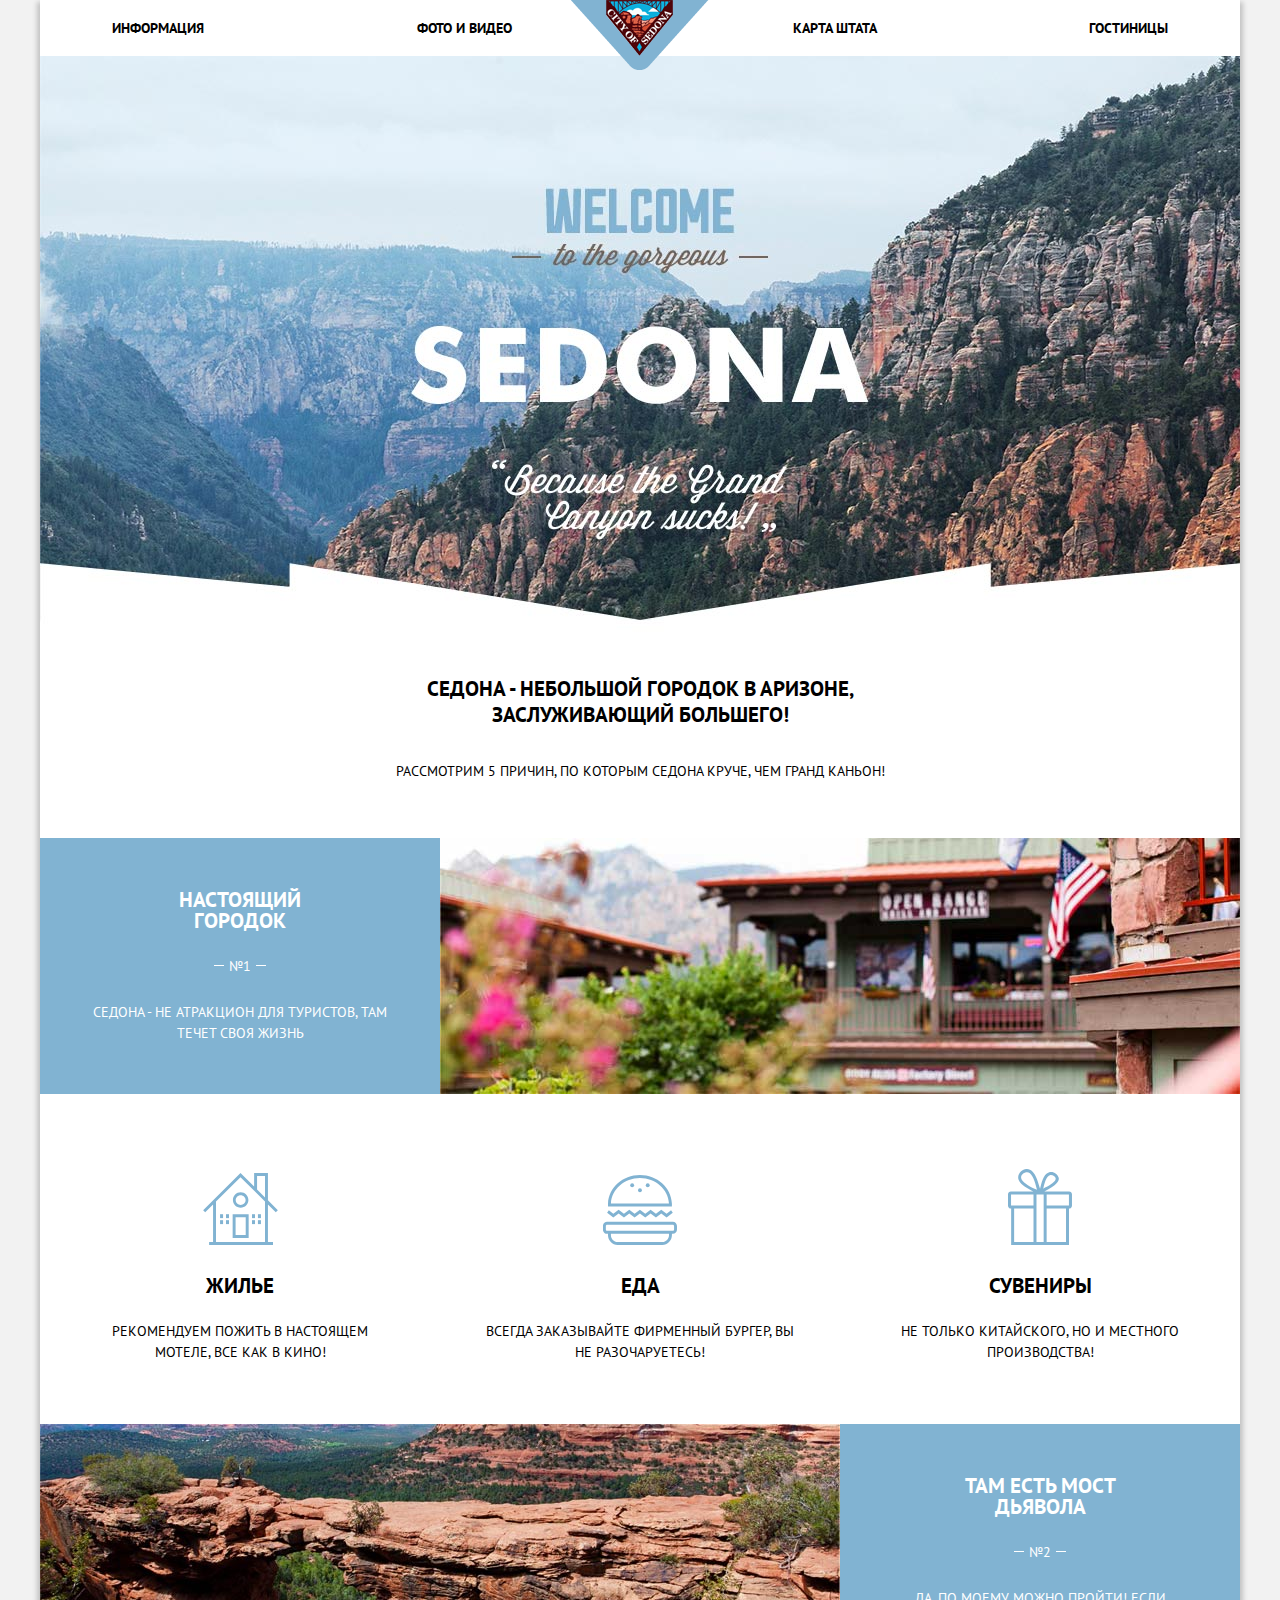
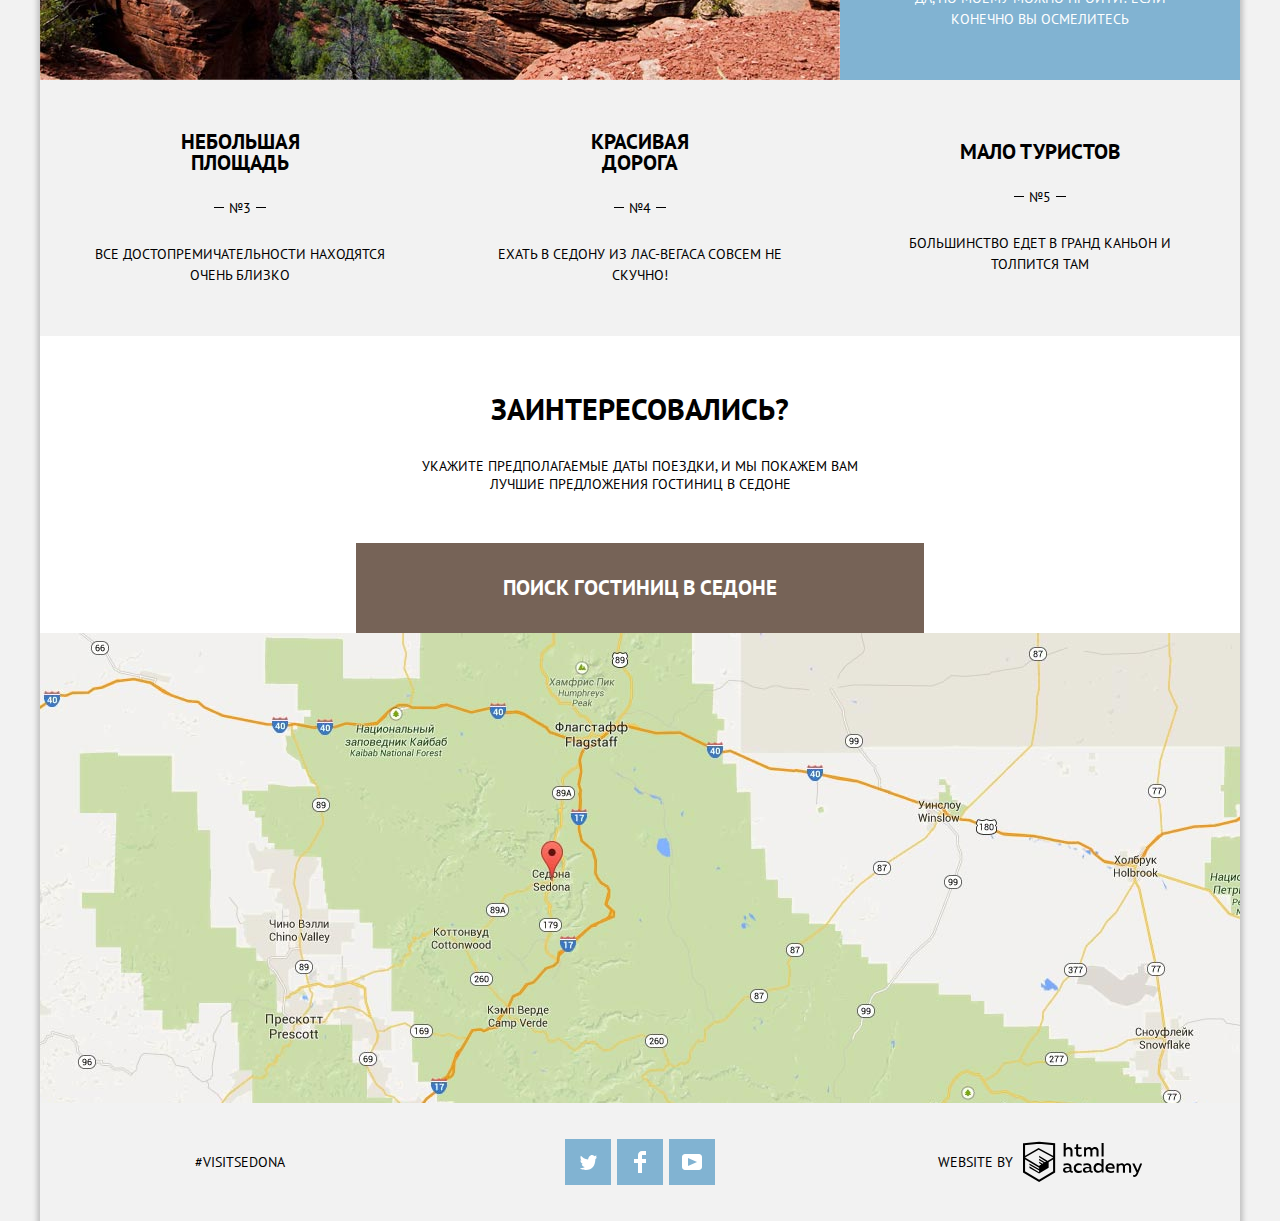
==== index.html @ b52e0d31 "modified search_form" ====
<!DOCTYPE html>
<html lang="ru">

<head>
    <meta charset="UTF-8">
    <meta name="viewport" content="width=device-width, initial-scale=1.0">
    <link href="https://fonts.googleapis.com/css?family=PT+Sans:400,700&display=swap&subset=cyrillic-ext"
        rel="stylesheet">
    <link rel="stylesheet" href="css/style.css">
    <title>Sedona</title>
</head>

<body class="body page__body">
    <div class="body__container">
        <header class="header page__header">
            <nav class="header__navigation nav">
                <img class="header__logo" src="images/logo.png" alt="logo">
                <ul class="nav__list">
                    <li class="item nav__item">
                        <a href="#" class="link nav__link">информация</a>
                    </li>

                    <li class="item nav__item">
                        <a href="#" class="link nav__link">фото и видео</a>
                    </li>

                    <li class="item nav__item"></li>

                    <li class="item nav__item">
                        <a href="#" class="link nav__link">карта штата</a>
                    </li>

                    <li class="item nav__item">
                        <a href="#" class="link nav__link">гостиницы</a>
                    </li>
                </ul>
            </nav>
        </header>

        <main class="main">
            <div class="main__container main-container">
                <h1 class="visually-hidden">welcom to the gorgeous sedona</h1>

                <div class="main-container__description main-description">
                    <h2 class="main-description__title">седона - небольшой городок в аризоне, заслуживающий большего!
                    </h2>
                    <p class="main-description__text">
                        рассмотрим 5 причин, по которым седона круче, чем гранд каньон!
                    </p>
                </div>
                <section class="mian-container__features main-features">
                    <ul class="main-features__list">
                        <li class="item main-features__item features-item">
                            <div class="features-item__content features__content_blue feature">
                                <div class="feature__wrapper">
                                    <h3 class="feature__title">настоящий городок</h3>
                                    <span class="feature__number feature__number_white">№1</span>
                                    <p class="feature__text">
                                        седона - не атракцион для туристов, там течет своя жизнь
                                    </p>
                                </div>
                                <img src="images/feature_№1.jpg" alt="настоящий городок">
                            </div>

                            <div class="features-item__content feature">
                                <div class="feature__wrapper feature__wrapper_higher">
                                    <h3 class="feature__title feature__title_icon feature__title_icon-house">жилье</h3>
                                    <p class="feature__text">
                                        рекомендуем пожить в настоящем мотеле, все как в кино!
                                    </p>
                                </div>
                            </div>

                            <div class="features-item__content feature">
                                <div class="feature__wrapper feature__wrapper_higher">
                                    <h3 class="feature__title feature__title_icon feature__title_icon-food">еда</h3>
                                    <p class="feature__text">
                                        всегда заказывайте фирменный бургер, вы не разочаруетесь!
                                    </p>
                                </div>
                            </div>

                            <div class="features-item__content feature">
                                <div class="feature__wrapper feature__wrapper_higher">
                                    <h3 class="feature__title feature__title_icon feature__title_icon-souvenir">сувениры
                                    </h3>
                                    <p class="feature__text">
                                        не только китайского, но и местного производства!
                                    </p>
                                </div>
                            </div>
                        </li>
                        <li class="item main-features__item features-item">
                            <div class="features-item__content features__content_blue feature">
                                <img src="images/feature_№2.jpg" alt="мост дьявола">
                                <div class="feature__wrapper">
                                    <h3 class="feature__title">там есть мост дьявола</h3>
                                    <span class="feature__number feature__number_white">№2</span>
                                    <p class="feature__text">
                                        да, по моему можно пройти! если конечно вы осмелитесь
                                    </p>
                                </div>
                            </div>
                        </li>

                        <li class="item main-features__item features-item features__item_grey">
                            <div class="features-item__content feature">
                                <div class="feature__wrapper">
                                    <h3 class="feature__title">небольшая площадь</h3>
                                    <span class="feature__number">№3</span>
                                    <p class="feature__text">
                                        все достопремичательности находятся очень близко
                                    </p>
                                </div>
                            </div>
                        </li>

                        <li class="item main-features__item features-item features__item_grey">
                            <div class="features-item__content feature">
                                <div class="feature__wrapper">
                                    <h3 class="feature__title">красивая дорога</h3>
                                    <span class="feature__number">№4</span>
                                    <p class="feature__text">
                                        ехать в седону из лас-вегаса совсем не скучно!
                                    </p>
                                </div>
                            </div>
                        </li>

                        <li class="item main-features__item features-item features__item_grey">
                            <div class="features-item__content feature">
                                <div class="feature__wrapper">
                                    <h3 class="feature__title">мало туристов</h3>
                                    <span class="feature__number">№5</span>
                                    <p class="feature__text">
                                        большинство едет в гранд каньон и толпится там
                                    </p>
                                </div>
                            </div>
                        </li>
                    </ul>

                    <section class="main__search motel-search">
                        <h3 class="motel-search__title">заинтересовались?</h3>
                        <p class="motel-search__text">
                            укажите предполагаемые даты поездки, и мы покажем вам лучшие предложения гостиниц в седоне
                        </p>
                        <button class="button motel-search__button" type="button">поиск гостиниц в седоне</button>

                        <div class="modal-search search-form__wrapper">
                            <form class=" motel-search__form search-form"
                                action="https://echo.htmlacademy.ru" method="POST">
                                <p class="search-form__text">
                                    <label class="search-form__label" for="arrival_date">дата заезда:</label>
                                    <input class="search-form__input search-form__input_icon" name="arrival_date" type="text" id="arrival_date" placeholder="24 Апреля 2020" value="">
                                </p>
                                <p class="search-form__text">
                                    <label class="search-form__label" for="date_of_departure">дата заезда:</label>
                                    <input class="search-form__input search-form__input_icon" name="date_of_departure" type="text" id="date_of_departure" placeholder="4 Июля 2020" value="">
                                </p>
                                <div class="search-form__text-wrapper">
                                    <p class="search-form__text search-form__text_small">
                                        <label class="search-form__label" for="adults">взрослые:</label>
                                        <input class="search-form__input search-form__input_small" name="adults" type="number" id="adults" value="2">
                                    </p>
                                    <p class="search-form__text search-form__text_small search-form__text_small-margin">
                                        <label class="search-form__label" for="children">дети:</label>
                                        <input class="search-form__input search-form__input_small" name="children" type="number" id="children"
                                            value="0">
                                    </p>
                                </div>

                                <button class="button search-form__button" type="submit">найти</button>
                            </form>
                        </div>

                    </section>
                    <section class="main-map main__map"></section>
                </section>
            </div>
        </main>

        <footer class="footer page__footer">

            <div class="footer__column">
                <span class="footer__hashtag">
                    #visitsedona
                </span>
            </div>

            <div class="footer__column footer-social">
                <ul class="footer-social__list">
                    <li class="item footer-social__item">
                        <a class="link footer-social__link" href="#">
                            <span class="visually-hidden">twitter</span>
                            <svg xmlns="http://www.w3.org/2000/svg" xmlns:xlink="http://www.w3.org/1999/xlink"
                                width="17" height="15" viewBox="0 0 17 15">
                                <image overflow="visible" xlink:href="t.png" />
                                <path fill="#FFF"
                                    d="M10.95.144c1.685-.496 2.984.27 3.577 1.179.673-.231 1.331-.481 2.011-.708a2.345 2.345 0 0 1-.857 1.768c.685.17 1.304-.491 1.304-.491-.169 1-1.006 1.788-1.563 2.024-.231 6.75-3.175 11.217-10.077 11.082h-.446c-.41 0-4.164-.46-4.898-1.887 2.271.196 3.893-.422 4.693-1.177-.96-.3-2.679-.477-2.979-2.95.349.106.564.228 1.19.119C1.705 8.247.374 7.53.448 5.33c.285.328 1.067.536 1.34.472C1.085 5.561-.182 2.442.894.85c1.818 1.854 3.735 3.606 7.152 3.773C8.254 2.33 9.183.793 10.95.144z" />
                            </svg>

                        </a>
                    </li>
                    <li class="item footer-social__item">
                        <a class="link footer-social__link" href="#">
                            <span class="visually-hidden">facebook</span>
                            <svg version="1.1" id="Layer_2" xmlns="http://www.w3.org/2000/svg"
                                xmlns:xlink="http://www.w3.org/1999/xlink" x="0px" y="0px" width="12px" height="22px"
                                viewBox="0 0 12 22" enable-background="new 0 0 12 22" xml:space="preserve">
                                <path fill="#FFFFFF" d="M12,4V0H8C5.791,0,4,1.791,4,4v4H0v4h4v10h4V12h4V8H8V4H12z" />
                            </svg>
                        </a>
                    </li>
                    <li class="item footer-social__item">
                        <a class="link footer-social__link" href="#">
                            <span class="visually-hidden">youtube</span>
                            <svg xmlns="http://www.w3.org/2000/svg" xmlns:xlink="http://www.w3.org/1999/xlink"
                                width="20" height="16" viewBox="0 0 20 16">
                                <image overflow="visible" xlink:href="youtube.png" />
                                <path fill="#FFF"
                                    d="M17 0H3C1.35 0 0 1.35 0 3v10c0 1.65 1.35 3 3 3h14c1.65 0 3-1.35 3-3V3c0-1.65-1.35-3-3-3zM6.027 11.998V4.002L15.014 8l-8.987 3.998z" />
                                </svg>
                        </a>
                    </li>
                </ul>
            </div>

            <div class="footer__column footer-copyright">
                <p class="footer-copyright__text">
                    website by
                </p>
                <a href="#" class="link footer-copyright__link">
                    <svg width="119" height="42" viewBox="0 0 161 55" xmlns="http://www.w3.org/2000/svg">
                        <path d="M1.4 3.5l20.4-2.1 20.3 2.1V41L21.8 53 1.4 41V3.5z" fill="none" stroke="#000000"
                            stroke-width="2.791" />
                        <path d="M1.7 20.9L21.1 9.6 42 20.9v1.2L21.8 34 1.7 22.1v-1.2z" fill="none" stroke="#000000"
                            stroke-width="2.057" />
                        <path
                            d="M21.8 32.8l2.9-1.9-2.9-1.9v-1.9l4.7 2.8L28 29l-6.2-3.7v-2.2l7.9 4.8 1.6-.9-9.5-5.9V19l12.9 7.9v8.4l-12.9 7.8-13.1-7.6v-2.2l13.1 7.9v-2.1L8.7 31.4v-1.9l13.1 7.6v-4.3zm44.9 7.1c.3 0 .6-.1.8-.2v2c-.6.2-1.2.3-1.8.3-1.1 0-2-.4-2.5-1.5-1.2 1-2.7 1.6-4.7 1.6-2.3 0-4.4-1.2-4.4-3.8 0-3.2 3-4.2 5.5-4.2 1.1 0 2.2.1 3.2.4v-.4c0-1.6-1.1-2.6-3.3-2.6-1.5 0-3.1.3-4.5 1V30c1.5-.5 3.1-.8 4.8-.8 3.5 0 5.8 1.7 5.8 5.4V39c.1.7.6.9 1.1.9M57 38.2c0 1.2 1.1 1.8 2.3 1.8 1.3 0 2.6-.5 3.6-1.5v-2.1c-.9-.2-1.8-.3-2.7-.3-1.5.1-3.2.6-3.2 2.1m18.5-9.1c1.4 0 2.7.3 3.8 1v2.5c-.9-.6-2.2-1-3.4-1-2.2 0-4.4 1.2-4.4 4.1 0 2.8 2.2 4.1 4.4 4.1 1.3 0 2.5-.3 3.6-1v2.6c-1.2.6-2.5.9-4.1.9-3.3 0-6.7-2-6.7-6.5-.1-4.7 3.5-6.7 6.8-6.7m18.1 10.8c.3 0 .6-.1.8-.2v2c-.6.2-1.2.3-1.8.3-1.1 0-2-.4-2.5-1.5-1.2 1-2.7 1.6-4.7 1.6-2.3 0-4.4-1.2-4.4-3.8 0-3.2 3-4.2 5.5-4.2 1.1 0 2.2.1 3.2.4v-.4c0-1.6-1.1-2.6-3.3-2.6-1.5 0-3.1.3-4.5 1V30c1.5-.5 3.1-.8 4.8-.8 3.5 0 5.8 1.7 5.8 5.4V39c.2.7.6.9 1.1.9M84 38.2c0 1.2 1.1 1.8 2.3 1.8 1.3 0 2.6-.5 3.6-1.5v-2.1c-.9-.2-1.8-.3-2.7-.3-1.5.1-3.2.6-3.2 2.1m25-14.5v18.1h-2.5v-2c-1 1.2-2.4 2.3-4.8 2.3-3.8 0-6.2-3-6.2-6.6s2.4-6.6 6.2-6.6c2.2 0 3.6 1 4.5 1.9v-7.3h2.8v.2zm-6.7 7.8c-2.2 0-3.9 1.7-3.9 4.1s1.6 4.1 3.9 4.1c1.7 0 3.3-1 4-2.6v-3c-.7-1.6-2.3-2.6-4-2.6m15.7-2.4c4.9 0 6.7 4 5.9 7.6h-9.4c.3 2.2 2.5 3.2 4.8 3.2 1.4 0 2.7-.3 3.9-.9v2.4c-1.1.5-2.7.9-4.5.9-3.8 0-7.1-2.2-7.1-6.6.1-4.6 3.5-6.6 6.4-6.6m.2 2.3c-1.9 0-3.5 1.1-3.7 3.2h6.9c.1-1.1-.5-3.2-3.2-3.2m8.5 10.5V29.4h2.5V31c.7-.8 2.1-1.9 4.1-1.9 1.9 0 3.2.8 3.9 2 1.1-1.1 2.5-2 4.4-2 3.3 0 4.7 2.4 4.7 5v7.8h-2.8v-7.7c0-1.6-1-2.6-2.5-2.6-1.4 0-2.4.9-3.1 1.7 0 .3.1.6.1.9V42h-2.8v-7.7c0-1.6-1-2.6-2.5-2.6s-2.6 1.1-3.3 1.9V42l-2.7-.1zm31.8-12.5h2.9l-5.8 14.1c-1.3 3.2-3.1 4.3-5 4.3-.6 0-1.1-.1-1.6-.2v-2.4c.4.1.8.2 1.3.2 1.3 0 2.4-1 3.1-2.9l.3-.6-5.9-12.5h3l4.2 9.4 3.5-9.4zM57.9 1.9V9c1.1-1.1 2.5-1.7 4-1.7 3.1 0 5.1 2.1 5.1 5.1v7.7h-2.8v-7.3c0-2-1.2-3-2.9-3-1.6 0-2.8 1.1-3.5 2.1v8.2H55V1.9h2.9zm16.7 1.3v4.4h4.5V10h-4.5v5.7c0 1.6.8 2.2 2.4 2.2.9 0 1.7-.2 2.5-.5v2.4c-1.1.4-2.2.6-3.3.5-2.4 0-4.3-1.2-4.3-4.1V10h-2.2V7.6h2.2V3.9l2.7-.7zm8 16.9V7.6h2.5v1.6c.7-.7 2.1-1.9 4.1-1.9 1.9 0 3.2.8 3.9 2 1.1-1.1 2.5-2 4.4-2 3.3 0 4.7 2.4 4.7 5v7.8h-2.8v-7.7c0-1.6-1-2.6-2.5-2.6-1.4 0-2.4.9-3.1 1.7 0 .3.1.6.1.9v7.8h-2.8v-7.7c0-1.6-1-2.6-2.5-2.6S86 11 85.3 11.8v8.4l-2.7-.1zm23.7-18.2h2.8V20h-2.8V1.9z"
                            fill="#000000" /></svg>
                </a>
            </div>
        </footer>
    </div>

    <script src="js/modal_hotel_search.js"></script>
</body>

</html>
---- css/style.css ----
* {
    margin: 0;
    padding: 0;
}

body {
    font-family: 'PT Sans', Arial, sans-serif;
    font-size: 14px;
    text-transform: uppercase;

    background-color: #f2f2f2;
    /* background-color: red; */

}

.visually-hidden:not(:focus):not(:active),
input[type="checkbox"].visually-hidden,
input[type="radio"].visually-hidden {
    position: absolute;

    width: 1px;
    height: 1px;
    margin: -1px;
    border: 0;

    white-space: nowrap;

    clip-path: inset(100%);
    clip: rect(0 0 0 0);
    overflow: hidden;
}

.link {
    display: block;

    color: #000000;
    text-decoration: none;

}

.item {
    list-style: none;
}

.button {
    font: inherit;
}

.body__container {
    max-width: 1200px;
    min-width: 1200px;

    margin: 0 auto;

    box-shadow: 0px 5px 5px 3px rgba(0, 0, 0, 0.2);
}

.page__header {
    background-color: #fff;
}

.header__navigation {
    position: relative;

    display: flex;
    flex-direction: column;
}

.header__logo {
    position: absolute;

    top: 0;
    left: 50%;
    margin-left: -69px;

    width: 138px;
    height: 70px;
}

.nav__list {
    display: flex;
    flex-wrap: wrap;
    justify-content: space-between;

    font-size: 14px;
    line-height: 26px;
    font-weight: 700;
}

.nav__link {
    margin: 15px 72px;
}

.nav__link_current {
    color: #766357;
}

.nav__link:hover {
    color: #a3c7de;
}

.nav__link:active {
    color: #b2b2b2;
}

.main-container {
    background-image: url(../backgrounds/index-background_welcome.jpg);
    background-position: top center;
    background-repeat: no-repeat;
}

.main__container {
    padding-top: 620px;
}

.main-container__description {
    text-align: center;

    padding: 0 355px;
    padding-bottom: 54px;

    background-color: #fff;
}

.main-description__title {
    font-size: 21px;
    line-height: 26px;

    margin-bottom: 30px;
}

.main-description__text {
    font-size: 14px;
    line-height: 26px;
}

.main-features__list {
    display: flex;
    flex-wrap: wrap;
}

.main-features__item {
    display: flex;
    flex-wrap: wrap;
}

.features__content_blue {
    background-color: #81b3d2;

    color: #fff;
}

.feature__wrapper {
    display: flex;
    flex-direction: column;
    justify-content: center;
    align-items: center;

    box-sizing: border-box;

    text-align: center;
    font-size: 14px;
    line-height: 21px;

    width: 400px;
    min-height: 256px;

    padding-left: 45px;
    padding-right: 45px;
}

.feature__wrapper_higher{
    min-height: 330px;

    background-color: #fff;
}

.features-item__content {
    display: flex;
}

.feature__title {
    display: block;

    width: 160px;

    font-size: 21px;
    line-height: 21px;

    margin-bottom: 25px;
}

.feature__number {
    position: relative;

    margin-bottom: 25px;
}

.feature__number::after,
.feature__number::before {
    position: absolute;

    content: "";

    top: 9px;

    width: 10px;
    height: 1px;

    background-color: #000000;
}

.feature__number_white::after,
.feature__number_white::before {
    background-color: #ffffff;
}

.feature__number::before {
    right: -15px;
}

.feature__number::after {
    left: -15px;
}

.feature__title_icon::before {
    content: "";

    display: block;
    
    width: 90px;
    height: 90px;

    margin-left: auto;
    margin-right: auto;
    margin-bottom: 30px;
}

.feature__title_icon-house::before {
    background-image: url(../images/house-icon.svg);
    background-position: bottom center;
    background-repeat: no-repeat;
}

.feature__title_icon-food::before {
    background-image: url(../images/burger-icon.svg);
    background-position: bottom center;
    background-repeat: no-repeat;
}

.feature__title_icon-souvenir::before {
    background-image: url(../images/gift-icon.svg);
    background-position: bottom center;
    background-repeat: no-repeat;
}

.main__search {
    position: relative;

    text-align: center;

    display: flex;
    flex-direction: column;
    align-items: center;

    padding-top: 55px;

    background-color: #fff;
}

.motel-search__title {
    font-size: 30px;
    line-height: 36px;

    margin-bottom: 30px;
}

.motel-search__text {
    width: 450px;

    margin-bottom: 50px;
}

.motel-search__button {
    cursor: pointer;

    text-transform: uppercase;
    font-size: 21px;
    line-height: 26px;
    font-weight: 700;
    color: #ffffff;

    width: 568px;

    padding: 32px 140px;

    background-color: #766357;

    border: none;
}

.motel-search__button:hover {
    background-color: #604e43;
}

.motel-search__button:active {
    background-color: #503e33;
    color: #766860;
}

.page__footer {
    display: flex;
    justify-content: space-between;

    padding-top: 36px;
    padding-bottom: 36px;
}

.main__map {
    min-height: 470px;

    background-image: url(../backgrounds/back-map.jpg);
    background-position: top center;
}

.footer__column {
    display: flex;
    justify-content: center;
    align-items: center;

    width: 400px;
}

.footer-social__list {
    display: flex;
    justify-content: space-between;

    width: 150px;
}

.footer-social__link {
    display: flex;
    justify-content: center;
    align-items: center;

    width: 46px;
    height: 46px;

    background-color: #81b3d2;
}

.footer-social__link:hover {
    background-color: #669ec0;
}

.footer-social__link:active {
    background-color: #5496bd;
}

.footer-social__link:active path {
    fill: #88b6d1;
}

.footer-copyright__link {
    display: flex;
    justify-content: center;
    align-items: center;
}

.footer-copyright__text {
    margin-right: 10px;
}

.footer-copyright__link:hover path:last-child {
    fill: #81b3d2;
    
}

.footer-copyright__link:hover path {
    stroke: #81b3d2;
}

.footer-copyright__link:active path:last-child {
    fill: #bdbbbc;
    
}

.footer-copyright__link:active path {
    stroke: #bdbbbc;
}

.search-form__wrapper {
    position: absolute;

    bottom: -395px;
    display: none;

}

.motel-search__form {
    display: flex;
    flex-wrap: wrap;

    box-sizing: border-box;

    text-align: left;

    width: 568px;
    height: 395px;

    padding:  50px 55px;

    background-color: #fff;
}

.modal-show {
    display: block;
}

.search-form__text {
    display: flex;
    justify-content: space-between;
    align-items: center;

    box-sizing: border-box;

    height: 38px;
    width: 100%;

    font-size: 14px;
    line-height: 26px;
    font-weight: 700;

    margin-bottom: 10px;
}

.search-form__text_small {

    width: 226px;
}

.search-form__text_small-margin {
    padding-left: 30px;
}

.search-form__input {
    position: relative;

    width: 346px;
    height: 38px;

    padding-left: 10px;

    box-sizing: border-box;

    font: inherit;
    text-transform: uppercase;

    background-color: #f2f2f2;

    border: none;
} 

.search-form__input_icon{
    background: url("data:../images/<svg xmlns='http://www.w3.org/2000/svg' width='21' height='22' viewBox='0 0 21 22'><path d='M19.251 2.025h-2.845V.648c0-.381-.294-.689-.656-.689-.363 0-.656.308-.656.689v1.377h-3.938V.648c0-.381-.294-.689-.655-.689-.363 0-.657.308-.657.689v1.377H5.906V.648c0-.381-.294-.689-.656-.689-.363 0-.657.308-.657.689v1.377H1.75C.784 2.025 0 2.847 0 3.862v16.302C0 21.179.784 22 1.75 22h17.501c.966 0 1.749-.821 1.749-1.836V3.862c0-1.015-.783-1.837-1.749-1.837zm.437 18.139a.448.448 0 0 1-.437.459H1.75a.45.45 0 0 1-.438-.459V3.862a.45.45 0 0 1 .438-.459h2.844v1.378c0 .381.294.689.657.689.362 0 .656-.308.656-.689V3.403h3.938v1.378c0 .381.294.689.657.689.361 0 .655-.308.655-.689V3.403h3.938v1.378c0 .381.293.689.656.689.362 0 .656-.308.656-.689V3.403h2.845c.241 0 .437.206.437.459v16.302z'/><path d='M4.594 8.225h2.625v2.066H4.594zM4.594 11.668h2.625v2.067H4.594zM4.594 15.112h2.625v2.066H4.594zM9.188 15.112h2.625v2.066H9.188zM9.188 11.668h2.625v2.067H9.188zM9.188 8.225h2.625v2.066H9.188zM13.781 15.112h2.625v2.066h-2.625zM13.781 11.668h2.625v2.067h-2.625zM13.781 8.225h2.625v2.066h-2.625z'/></svg>");
    background-position: 317px center;
    background-repeat: no-repeat;
}

/* .search-form__input_icon:active{
    background-image: url(../images/calendar_active.svg);
}

.search-form__input_icon:hover{
    background-image: url(../images/calendar-focus.svg);
} */

.search-form__input_small {
    width: 114px;
}

.search-form__text-wrapper {
    display: flex;
    justify-content: space-between;

    margin-bottom: 20px;

    width: 100%;
}

.search-form__button {
    cursor: pointer;

    width: 100%;

    font-size: 21px;
    line-height: 26px;
    color: #ffffff;
    text-transform: uppercase;
    font-weight: 700;

    background-color: #81b3d2;

    border: none;
}

.search-form__button:hover {
    background-color: #669ec0;
}

.search-form__button:active {
    background-color: #5496bd;
    color: #88b6d1;
}
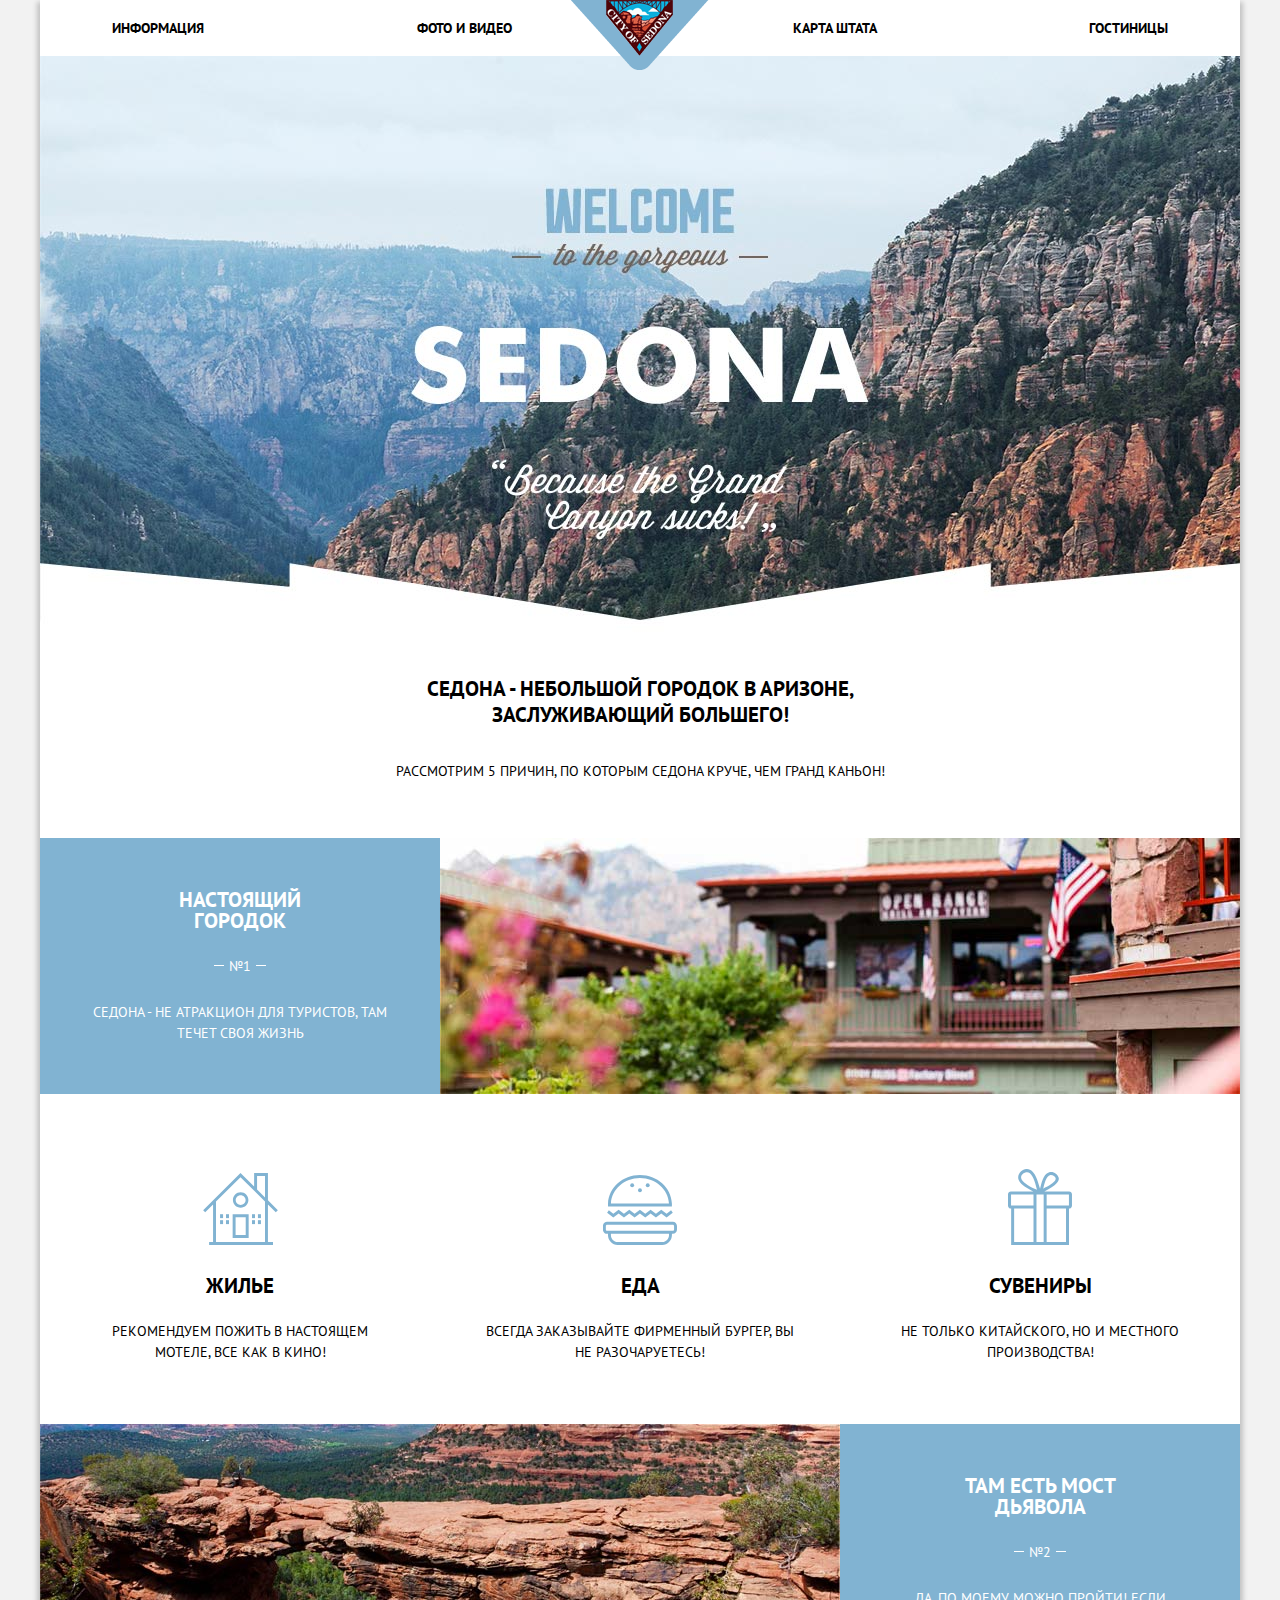
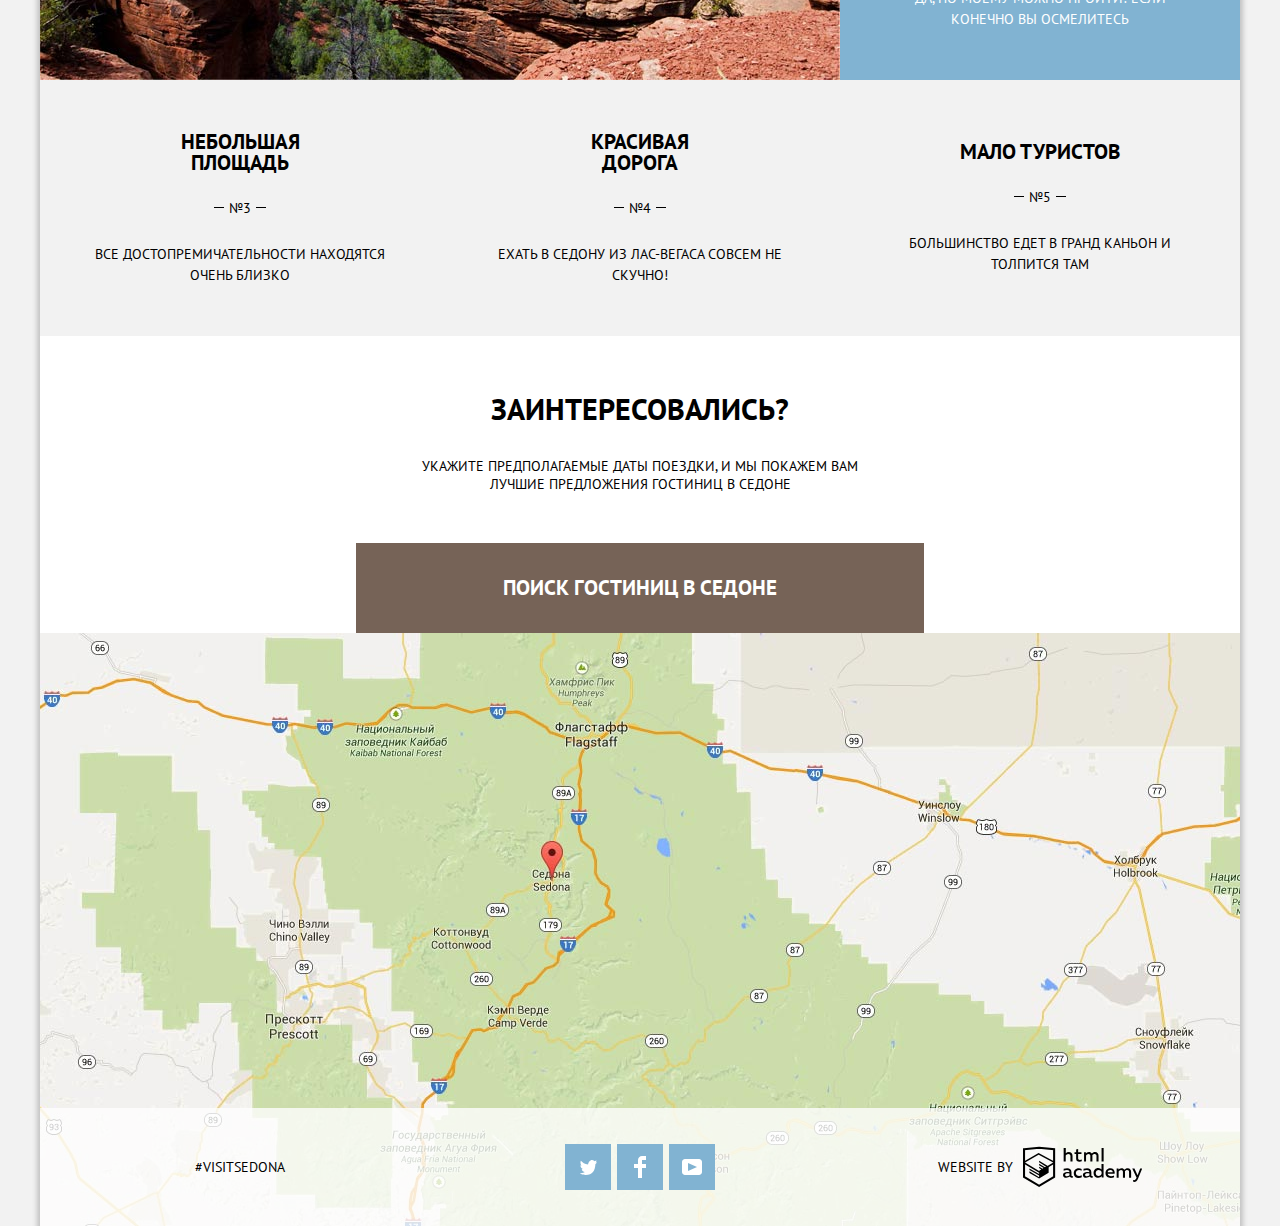
==== commit 1709380d: "fixed footer" ====
--- a/index.html
+++ b/index.html
@@ -175,73 +175,74 @@
                         </div>
 
                     </section>
-                    <section class="main-map main__map"></section>
                 </section>
             </div>
         </main>
 
-        <footer class="footer page__footer">
-
-            <div class="footer__column">
-                <span class="footer__hashtag">
-                    #visitsedona
-                </span>
-            </div>
-
-            <div class="footer__column footer-social">
-                <ul class="footer-social__list">
-                    <li class="item footer-social__item">
-                        <a class="link footer-social__link" href="#">
-                            <span class="visually-hidden">twitter</span>
-                            <svg xmlns="http://www.w3.org/2000/svg" xmlns:xlink="http://www.w3.org/1999/xlink"
-                                width="17" height="15" viewBox="0 0 17 15">
-                                <image overflow="visible" xlink:href="t.png" />
-                                <path fill="#FFF"
-                                    d="M10.95.144c1.685-.496 2.984.27 3.577 1.179.673-.231 1.331-.481 2.011-.708a2.345 2.345 0 0 1-.857 1.768c.685.17 1.304-.491 1.304-.491-.169 1-1.006 1.788-1.563 2.024-.231 6.75-3.175 11.217-10.077 11.082h-.446c-.41 0-4.164-.46-4.898-1.887 2.271.196 3.893-.422 4.693-1.177-.96-.3-2.679-.477-2.979-2.95.349.106.564.228 1.19.119C1.705 8.247.374 7.53.448 5.33c.285.328 1.067.536 1.34.472C1.085 5.561-.182 2.442.894.85c1.818 1.854 3.735 3.606 7.152 3.773C8.254 2.33 9.183.793 10.95.144z" />
-                            </svg>
-
-                        </a>
-                    </li>
-                    <li class="item footer-social__item">
-                        <a class="link footer-social__link" href="#">
-                            <span class="visually-hidden">facebook</span>
-                            <svg version="1.1" id="Layer_2" xmlns="http://www.w3.org/2000/svg"
-                                xmlns:xlink="http://www.w3.org/1999/xlink" x="0px" y="0px" width="12px" height="22px"
-                                viewBox="0 0 12 22" enable-background="new 0 0 12 22" xml:space="preserve">
-                                <path fill="#FFFFFF" d="M12,4V0H8C5.791,0,4,1.791,4,4v4H0v4h4v10h4V12h4V8H8V4H12z" />
-                            </svg>
-                        </a>
-                    </li>
-                    <li class="item footer-social__item">
-                        <a class="link footer-social__link" href="#">
-                            <span class="visually-hidden">youtube</span>
-                            <svg xmlns="http://www.w3.org/2000/svg" xmlns:xlink="http://www.w3.org/1999/xlink"
-                                width="20" height="16" viewBox="0 0 20 16">
-                                <image overflow="visible" xlink:href="youtube.png" />
-                                <path fill="#FFF"
-                                    d="M17 0H3C1.35 0 0 1.35 0 3v10c0 1.65 1.35 3 3 3h14c1.65 0 3-1.35 3-3V3c0-1.65-1.35-3-3-3zM6.027 11.998V4.002L15.014 8l-8.987 3.998z" />
+        <div class="footer__wrapper">
+            <footer class="footer page__footer">
+    
+                <div class="footer__column">
+                    <span class="footer__hashtag">
+                        #visitsedona
+                    </span>
+                </div>
+    
+                <div class="footer__column footer-social">
+                    <ul class="footer-social__list">
+                        <li class="item footer-social__item">
+                            <a class="link footer-social__link" href="#">
+                                <span class="visually-hidden">twitter</span>
+                                <svg xmlns="http://www.w3.org/2000/svg" xmlns:xlink="http://www.w3.org/1999/xlink"
+                                    width="17" height="15" viewBox="0 0 17 15">
+                                    <image overflow="visible" xlink:href="t.png" />
+                                    <path fill="#FFF"
+                                        d="M10.95.144c1.685-.496 2.984.27 3.577 1.179.673-.231 1.331-.481 2.011-.708a2.345 2.345 0 0 1-.857 1.768c.685.17 1.304-.491 1.304-.491-.169 1-1.006 1.788-1.563 2.024-.231 6.75-3.175 11.217-10.077 11.082h-.446c-.41 0-4.164-.46-4.898-1.887 2.271.196 3.893-.422 4.693-1.177-.96-.3-2.679-.477-2.979-2.95.349.106.564.228 1.19.119C1.705 8.247.374 7.53.448 5.33c.285.328 1.067.536 1.34.472C1.085 5.561-.182 2.442.894.85c1.818 1.854 3.735 3.606 7.152 3.773C8.254 2.33 9.183.793 10.95.144z" />
                                 </svg>
-                        </a>
-                    </li>
-                </ul>
-            </div>
-
-            <div class="footer__column footer-copyright">
-                <p class="footer-copyright__text">
-                    website by
-                </p>
-                <a href="#" class="link footer-copyright__link">
-                    <svg width="119" height="42" viewBox="0 0 161 55" xmlns="http://www.w3.org/2000/svg">
-                        <path d="M1.4 3.5l20.4-2.1 20.3 2.1V41L21.8 53 1.4 41V3.5z" fill="none" stroke="#000000"
-                            stroke-width="2.791" />
-                        <path d="M1.7 20.9L21.1 9.6 42 20.9v1.2L21.8 34 1.7 22.1v-1.2z" fill="none" stroke="#000000"
-                            stroke-width="2.057" />
-                        <path
-                            d="M21.8 32.8l2.9-1.9-2.9-1.9v-1.9l4.7 2.8L28 29l-6.2-3.7v-2.2l7.9 4.8 1.6-.9-9.5-5.9V19l12.9 7.9v8.4l-12.9 7.8-13.1-7.6v-2.2l13.1 7.9v-2.1L8.7 31.4v-1.9l13.1 7.6v-4.3zm44.9 7.1c.3 0 .6-.1.8-.2v2c-.6.2-1.2.3-1.8.3-1.1 0-2-.4-2.5-1.5-1.2 1-2.7 1.6-4.7 1.6-2.3 0-4.4-1.2-4.4-3.8 0-3.2 3-4.2 5.5-4.2 1.1 0 2.2.1 3.2.4v-.4c0-1.6-1.1-2.6-3.3-2.6-1.5 0-3.1.3-4.5 1V30c1.5-.5 3.1-.8 4.8-.8 3.5 0 5.8 1.7 5.8 5.4V39c.1.7.6.9 1.1.9M57 38.2c0 1.2 1.1 1.8 2.3 1.8 1.3 0 2.6-.5 3.6-1.5v-2.1c-.9-.2-1.8-.3-2.7-.3-1.5.1-3.2.6-3.2 2.1m18.5-9.1c1.4 0 2.7.3 3.8 1v2.5c-.9-.6-2.2-1-3.4-1-2.2 0-4.4 1.2-4.4 4.1 0 2.8 2.2 4.1 4.4 4.1 1.3 0 2.5-.3 3.6-1v2.6c-1.2.6-2.5.9-4.1.9-3.3 0-6.7-2-6.7-6.5-.1-4.7 3.5-6.7 6.8-6.7m18.1 10.8c.3 0 .6-.1.8-.2v2c-.6.2-1.2.3-1.8.3-1.1 0-2-.4-2.5-1.5-1.2 1-2.7 1.6-4.7 1.6-2.3 0-4.4-1.2-4.4-3.8 0-3.2 3-4.2 5.5-4.2 1.1 0 2.2.1 3.2.4v-.4c0-1.6-1.1-2.6-3.3-2.6-1.5 0-3.1.3-4.5 1V30c1.5-.5 3.1-.8 4.8-.8 3.5 0 5.8 1.7 5.8 5.4V39c.2.7.6.9 1.1.9M84 38.2c0 1.2 1.1 1.8 2.3 1.8 1.3 0 2.6-.5 3.6-1.5v-2.1c-.9-.2-1.8-.3-2.7-.3-1.5.1-3.2.6-3.2 2.1m25-14.5v18.1h-2.5v-2c-1 1.2-2.4 2.3-4.8 2.3-3.8 0-6.2-3-6.2-6.6s2.4-6.6 6.2-6.6c2.2 0 3.6 1 4.5 1.9v-7.3h2.8v.2zm-6.7 7.8c-2.2 0-3.9 1.7-3.9 4.1s1.6 4.1 3.9 4.1c1.7 0 3.3-1 4-2.6v-3c-.7-1.6-2.3-2.6-4-2.6m15.7-2.4c4.9 0 6.7 4 5.9 7.6h-9.4c.3 2.2 2.5 3.2 4.8 3.2 1.4 0 2.7-.3 3.9-.9v2.4c-1.1.5-2.7.9-4.5.9-3.8 0-7.1-2.2-7.1-6.6.1-4.6 3.5-6.6 6.4-6.6m.2 2.3c-1.9 0-3.5 1.1-3.7 3.2h6.9c.1-1.1-.5-3.2-3.2-3.2m8.5 10.5V29.4h2.5V31c.7-.8 2.1-1.9 4.1-1.9 1.9 0 3.2.8 3.9 2 1.1-1.1 2.5-2 4.4-2 3.3 0 4.7 2.4 4.7 5v7.8h-2.8v-7.7c0-1.6-1-2.6-2.5-2.6-1.4 0-2.4.9-3.1 1.7 0 .3.1.6.1.9V42h-2.8v-7.7c0-1.6-1-2.6-2.5-2.6s-2.6 1.1-3.3 1.9V42l-2.7-.1zm31.8-12.5h2.9l-5.8 14.1c-1.3 3.2-3.1 4.3-5 4.3-.6 0-1.1-.1-1.6-.2v-2.4c.4.1.8.2 1.3.2 1.3 0 2.4-1 3.1-2.9l.3-.6-5.9-12.5h3l4.2 9.4 3.5-9.4zM57.9 1.9V9c1.1-1.1 2.5-1.7 4-1.7 3.1 0 5.1 2.1 5.1 5.1v7.7h-2.8v-7.3c0-2-1.2-3-2.9-3-1.6 0-2.8 1.1-3.5 2.1v8.2H55V1.9h2.9zm16.7 1.3v4.4h4.5V10h-4.5v5.7c0 1.6.8 2.2 2.4 2.2.9 0 1.7-.2 2.5-.5v2.4c-1.1.4-2.2.6-3.3.5-2.4 0-4.3-1.2-4.3-4.1V10h-2.2V7.6h2.2V3.9l2.7-.7zm8 16.9V7.6h2.5v1.6c.7-.7 2.1-1.9 4.1-1.9 1.9 0 3.2.8 3.9 2 1.1-1.1 2.5-2 4.4-2 3.3 0 4.7 2.4 4.7 5v7.8h-2.8v-7.7c0-1.6-1-2.6-2.5-2.6-1.4 0-2.4.9-3.1 1.7 0 .3.1.6.1.9v7.8h-2.8v-7.7c0-1.6-1-2.6-2.5-2.6S86 11 85.3 11.8v8.4l-2.7-.1zm23.7-18.2h2.8V20h-2.8V1.9z"
-                            fill="#000000" /></svg>
-                </a>
-            </div>
-        </footer>
+    
+                            </a>
+                        </li>
+                        <li class="item footer-social__item">
+                            <a class="link footer-social__link" href="#">
+                                <span class="visually-hidden">facebook</span>
+                                <svg version="1.1" id="Layer_2" xmlns="http://www.w3.org/2000/svg"
+                                    xmlns:xlink="http://www.w3.org/1999/xlink" x="0px" y="0px" width="12px" height="22px"
+                                    viewBox="0 0 12 22" enable-background="new 0 0 12 22" xml:space="preserve">
+                                    <path fill="#FFFFFF" d="M12,4V0H8C5.791,0,4,1.791,4,4v4H0v4h4v10h4V12h4V8H8V4H12z" />
+                                </svg>
+                            </a>
+                        </li>
+                        <li class="item footer-social__item">
+                            <a class="link footer-social__link" href="#">
+                                <span class="visually-hidden">youtube</span>
+                                <svg xmlns="http://www.w3.org/2000/svg" xmlns:xlink="http://www.w3.org/1999/xlink"
+                                    width="20" height="16" viewBox="0 0 20 16">
+                                    <image overflow="visible" xlink:href="youtube.png" />
+                                    <path fill="#FFF"
+                                        d="M17 0H3C1.35 0 0 1.35 0 3v10c0 1.65 1.35 3 3 3h14c1.65 0 3-1.35 3-3V3c0-1.65-1.35-3-3-3zM6.027 11.998V4.002L15.014 8l-8.987 3.998z" />
+                                    </svg>
+                            </a>
+                        </li>
+                    </ul>
+                </div>
+    
+                <div class="footer__column footer-copyright">
+                    <p class="footer-copyright__text">
+                        website by
+                    </p>
+                    <a href="#" class="link footer-copyright__link">
+                        <svg width="119" height="42" viewBox="0 0 161 55" xmlns="http://www.w3.org/2000/svg">
+                            <path d="M1.4 3.5l20.4-2.1 20.3 2.1V41L21.8 53 1.4 41V3.5z" fill="none" stroke="#000000"
+                                stroke-width="2.791" />
+                            <path d="M1.7 20.9L21.1 9.6 42 20.9v1.2L21.8 34 1.7 22.1v-1.2z" fill="none" stroke="#000000"
+                                stroke-width="2.057" />
+                            <path
+                                d="M21.8 32.8l2.9-1.9-2.9-1.9v-1.9l4.7 2.8L28 29l-6.2-3.7v-2.2l7.9 4.8 1.6-.9-9.5-5.9V19l12.9 7.9v8.4l-12.9 7.8-13.1-7.6v-2.2l13.1 7.9v-2.1L8.7 31.4v-1.9l13.1 7.6v-4.3zm44.9 7.1c.3 0 .6-.1.8-.2v2c-.6.2-1.2.3-1.8.3-1.1 0-2-.4-2.5-1.5-1.2 1-2.7 1.6-4.7 1.6-2.3 0-4.4-1.2-4.4-3.8 0-3.2 3-4.2 5.5-4.2 1.1 0 2.2.1 3.2.4v-.4c0-1.6-1.1-2.6-3.3-2.6-1.5 0-3.1.3-4.5 1V30c1.5-.5 3.1-.8 4.8-.8 3.5 0 5.8 1.7 5.8 5.4V39c.1.7.6.9 1.1.9M57 38.2c0 1.2 1.1 1.8 2.3 1.8 1.3 0 2.6-.5 3.6-1.5v-2.1c-.9-.2-1.8-.3-2.7-.3-1.5.1-3.2.6-3.2 2.1m18.5-9.1c1.4 0 2.7.3 3.8 1v2.5c-.9-.6-2.2-1-3.4-1-2.2 0-4.4 1.2-4.4 4.1 0 2.8 2.2 4.1 4.4 4.1 1.3 0 2.5-.3 3.6-1v2.6c-1.2.6-2.5.9-4.1.9-3.3 0-6.7-2-6.7-6.5-.1-4.7 3.5-6.7 6.8-6.7m18.1 10.8c.3 0 .6-.1.8-.2v2c-.6.2-1.2.3-1.8.3-1.1 0-2-.4-2.5-1.5-1.2 1-2.7 1.6-4.7 1.6-2.3 0-4.4-1.2-4.4-3.8 0-3.2 3-4.2 5.5-4.2 1.1 0 2.2.1 3.2.4v-.4c0-1.6-1.1-2.6-3.3-2.6-1.5 0-3.1.3-4.5 1V30c1.5-.5 3.1-.8 4.8-.8 3.5 0 5.8 1.7 5.8 5.4V39c.2.7.6.9 1.1.9M84 38.2c0 1.2 1.1 1.8 2.3 1.8 1.3 0 2.6-.5 3.6-1.5v-2.1c-.9-.2-1.8-.3-2.7-.3-1.5.1-3.2.6-3.2 2.1m25-14.5v18.1h-2.5v-2c-1 1.2-2.4 2.3-4.8 2.3-3.8 0-6.2-3-6.2-6.6s2.4-6.6 6.2-6.6c2.2 0 3.6 1 4.5 1.9v-7.3h2.8v.2zm-6.7 7.8c-2.2 0-3.9 1.7-3.9 4.1s1.6 4.1 3.9 4.1c1.7 0 3.3-1 4-2.6v-3c-.7-1.6-2.3-2.6-4-2.6m15.7-2.4c4.9 0 6.7 4 5.9 7.6h-9.4c.3 2.2 2.5 3.2 4.8 3.2 1.4 0 2.7-.3 3.9-.9v2.4c-1.1.5-2.7.9-4.5.9-3.8 0-7.1-2.2-7.1-6.6.1-4.6 3.5-6.6 6.4-6.6m.2 2.3c-1.9 0-3.5 1.1-3.7 3.2h6.9c.1-1.1-.5-3.2-3.2-3.2m8.5 10.5V29.4h2.5V31c.7-.8 2.1-1.9 4.1-1.9 1.9 0 3.2.8 3.9 2 1.1-1.1 2.5-2 4.4-2 3.3 0 4.7 2.4 4.7 5v7.8h-2.8v-7.7c0-1.6-1-2.6-2.5-2.6-1.4 0-2.4.9-3.1 1.7 0 .3.1.6.1.9V42h-2.8v-7.7c0-1.6-1-2.6-2.5-2.6s-2.6 1.1-3.3 1.9V42l-2.7-.1zm31.8-12.5h2.9l-5.8 14.1c-1.3 3.2-3.1 4.3-5 4.3-.6 0-1.1-.1-1.6-.2v-2.4c.4.1.8.2 1.3.2 1.3 0 2.4-1 3.1-2.9l.3-.6-5.9-12.5h3l4.2 9.4 3.5-9.4zM57.9 1.9V9c1.1-1.1 2.5-1.7 4-1.7 3.1 0 5.1 2.1 5.1 5.1v7.7h-2.8v-7.3c0-2-1.2-3-2.9-3-1.6 0-2.8 1.1-3.5 2.1v8.2H55V1.9h2.9zm16.7 1.3v4.4h4.5V10h-4.5v5.7c0 1.6.8 2.2 2.4 2.2.9 0 1.7-.2 2.5-.5v2.4c-1.1.4-2.2.6-3.3.5-2.4 0-4.3-1.2-4.3-4.1V10h-2.2V7.6h2.2V3.9l2.7-.7zm8 16.9V7.6h2.5v1.6c.7-.7 2.1-1.9 4.1-1.9 1.9 0 3.2.8 3.9 2 1.1-1.1 2.5-2 4.4-2 3.3 0 4.7 2.4 4.7 5v7.8h-2.8v-7.7c0-1.6-1-2.6-2.5-2.6-1.4 0-2.4.9-3.1 1.7 0 .3.1.6.1.9v7.8h-2.8v-7.7c0-1.6-1-2.6-2.5-2.6S86 11 85.3 11.8v8.4l-2.7-.1zm23.7-18.2h2.8V20h-2.8V1.9z"
+                                fill="#000000" /></svg>
+                    </a>
+                </div>
+            </footer>
+        </div>
     </div>
 
     <script src="js/modal_hotel_search.js"></script>
--- a/css/style.css
+++ b/css/style.css
@@ -9,8 +9,6 @@
     text-transform: uppercase;
 
     background-color: #f2f2f2;
-    /* background-color: red; */
-
 }
 
 .visually-hidden:not(:focus):not(:active),
@@ -35,7 +33,6 @@
 
     color: #000000;
     text-decoration: none;
-
 }
 
 .item {
@@ -308,12 +305,22 @@
     color: #766860;
 }
 
+.footer__wrapper {
+    padding-top: 475px;
+
+    background-image: url(../backgrounds/back-map.jpg);
+    background-position: top center;
+    background-repeat: no-repeat;
+}
+
 .page__footer {
     display: flex;
     justify-content: space-between;
 
     padding-top: 36px;
     padding-bottom: 36px;
+
+    background-color: rgba(254, 254, 254, 0.8);
 }
 
 .main__map {
@@ -462,7 +469,7 @@
 } 
 
 .search-form__input_icon{
-    background: url("data:../images/<svg xmlns='http://www.w3.org/2000/svg' width='21' height='22' viewBox='0 0 21 22'><path d='M19.251 2.025h-2.845V.648c0-.381-.294-.689-.656-.689-.363 0-.656.308-.656.689v1.377h-3.938V.648c0-.381-.294-.689-.655-.689-.363 0-.657.308-.657.689v1.377H5.906V.648c0-.381-.294-.689-.656-.689-.363 0-.657.308-.657.689v1.377H1.75C.784 2.025 0 2.847 0 3.862v16.302C0 21.179.784 22 1.75 22h17.501c.966 0 1.749-.821 1.749-1.836V3.862c0-1.015-.783-1.837-1.749-1.837zm.437 18.139a.448.448 0 0 1-.437.459H1.75a.45.45 0 0 1-.438-.459V3.862a.45.45 0 0 1 .438-.459h2.844v1.378c0 .381.294.689.657.689.362 0 .656-.308.656-.689V3.403h3.938v1.378c0 .381.294.689.657.689.361 0 .655-.308.655-.689V3.403h3.938v1.378c0 .381.293.689.656.689.362 0 .656-.308.656-.689V3.403h2.845c.241 0 .437.206.437.459v16.302z'/><path d='M4.594 8.225h2.625v2.066H4.594zM4.594 11.668h2.625v2.067H4.594zM4.594 15.112h2.625v2.066H4.594zM9.188 15.112h2.625v2.066H9.188zM9.188 11.668h2.625v2.067H9.188zM9.188 8.225h2.625v2.066H9.188zM13.781 15.112h2.625v2.066h-2.625zM13.781 11.668h2.625v2.067h-2.625zM13.781 8.225h2.625v2.066h-2.625z'/></svg>");
+    /* background: url(); */
     background-position: 317px center;
     background-repeat: no-repeat;
 }
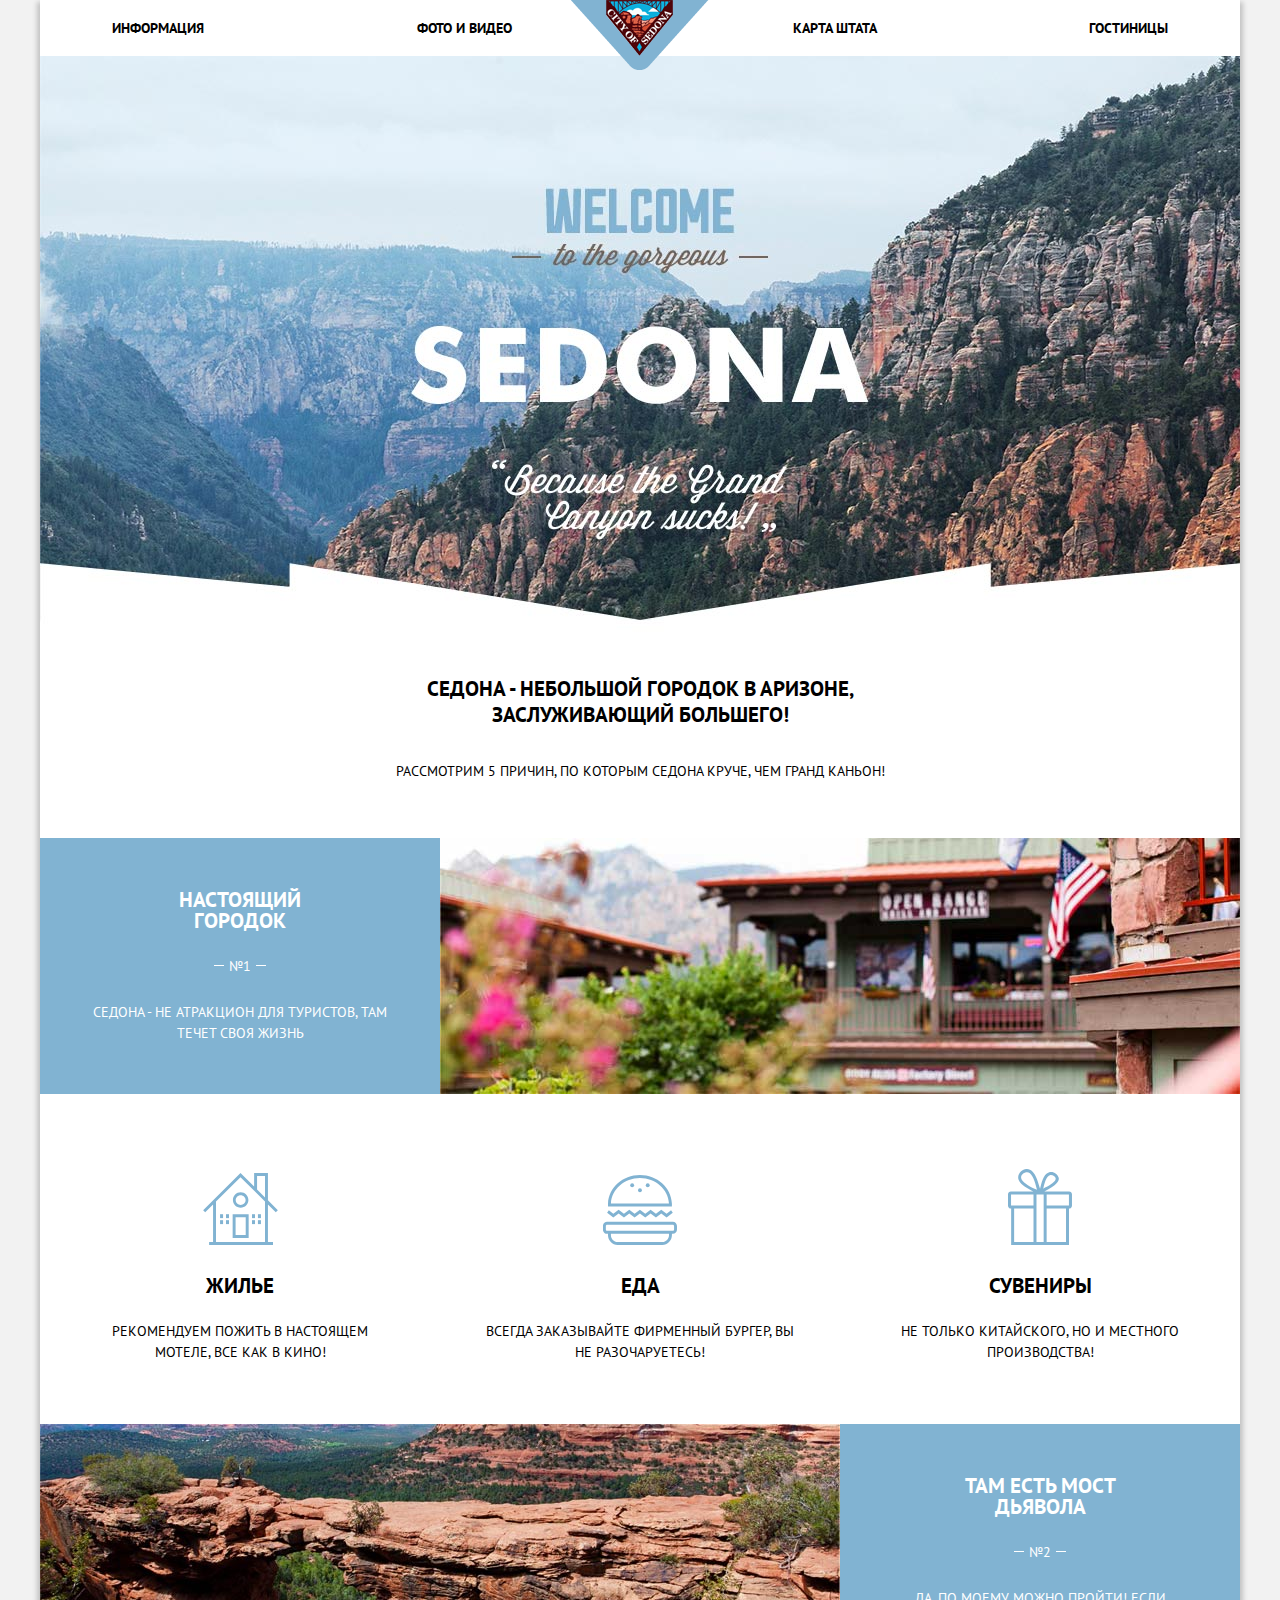
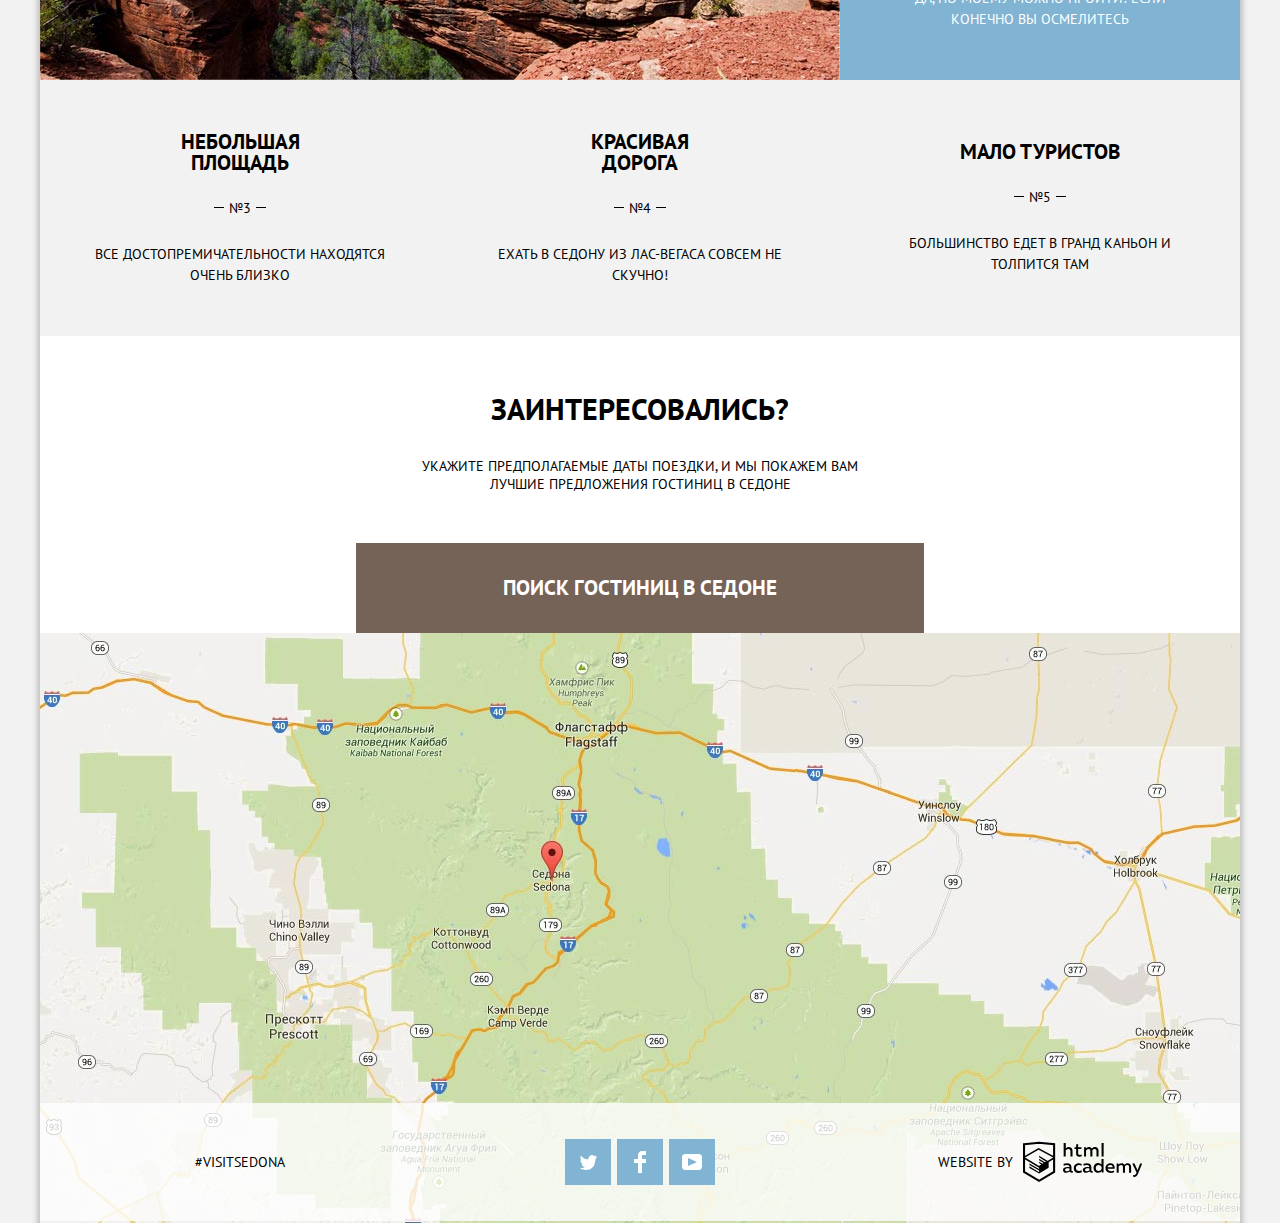
==== commit 47591297: "tried to fix modal_form. unsuccesfully" ====
--- a/index.html
+++ b/index.html
@@ -139,110 +139,118 @@
                             </div>
                         </li>
                     </ul>
-
-                    <section class="main__search motel-search">
-                        <h3 class="motel-search__title">заинтересовались?</h3>
-                        <p class="motel-search__text">
-                            укажите предполагаемые даты поездки, и мы покажем вам лучшие предложения гостиниц в седоне
-                        </p>
-                        <button class="button motel-search__button" type="button">поиск гостиниц в седоне</button>
-
-                        <div class="modal-search search-form__wrapper">
-                            <form class=" motel-search__form search-form"
-                                action="https://echo.htmlacademy.ru" method="POST">
-                                <p class="search-form__text">
-                                    <label class="search-form__label" for="arrival_date">дата заезда:</label>
-                                    <input class="search-form__input search-form__input_icon" name="arrival_date" type="text" id="arrival_date" placeholder="24 Апреля 2020" value="">
+                </section>
+
+                <section class="main__search motel-search">
+                    <h3 class="motel-search__title">заинтересовались?</h3>
+                    <p class="motel-search__text">
+                        укажите предполагаемые даты поездки, и мы покажем вам лучшие предложения гостиниц в седоне
+                    </p>
+                    <button class="button motel-search__button" type="button">поиск гостиниц в седоне</button>
+
+                    <div class="modal-search search-form__wrapper">
+                        <form class=" motel-search__form search-form" action="https://echo.htmlacademy.ru"
+                            method="POST">
+                            <p class="search-form__text">
+                                <label class="search-form__label" for="arrival_date">дата заезда:</label>
+                                <input class="search-form__input" name="arrival_date"
+                                    type="text" id="arrival_date" placeholder="24 Апреля 2020" value="">
+                                <input type="date">
+                            </p>
+                            <p class="search-form__text">
+                                <label class="search-form__label" for="date_of_departure">дата заезда:</label>
+                                <input class="search-form__input " name="date_of_departure"
+                                    type="text" id="date_of_departure" placeholder="4 Июля 2020" value="">
+                            </p>
+                            <div class="search-form__text-wrapper">
+                                <p class="search-form__text search-form__text_small">
+                                    <label class="search-form__label" for="adults">взрослые:</label>
+                                    <input class="search-form__input search-form__input_small" name="adults"
+                                        type="number" id="adults" value="2">
                                 </p>
-                                <p class="search-form__text">
-                                    <label class="search-form__label" for="date_of_departure">дата заезда:</label>
-                                    <input class="search-form__input search-form__input_icon" name="date_of_departure" type="text" id="date_of_departure" placeholder="4 Июля 2020" value="">
+                                <p class="search-form__text search-form__text_small search-form__text_small-margin">
+                                    <label class="search-form__label" for="children">дети:</label>
+                                    <input class="search-form__input search-form__input_small" name="children"
+                                        type="number" id="children" value="0">
                                 </p>
-                                <div class="search-form__text-wrapper">
-                                    <p class="search-form__text search-form__text_small">
-                                        <label class="search-form__label" for="adults">взрослые:</label>
-                                        <input class="search-form__input search-form__input_small" name="adults" type="number" id="adults" value="2">
-                                    </p>
-                                    <p class="search-form__text search-form__text_small search-form__text_small-margin">
-                                        <label class="search-form__label" for="children">дети:</label>
-                                        <input class="search-form__input search-form__input_small" name="children" type="number" id="children"
-                                            value="0">
-                                    </p>
-                                </div>
-
-                                <button class="button search-form__button" type="submit">найти</button>
-                            </form>
-                        </div>
-
-                    </section>
+                            </div>
+
+                            <button class="button search-form__button" type="submit">найти</button>
+                        </form>
+                    </div>
                 </section>
+
+                <section class="map main__map">
+                    <iframe
+                        src="https://www.google.com/maps/embed?pb=!1m18!1m12!1m3!1d498438.12775062653!2d-111.89373629055376!3d34.84389069790253!2m3!1f0!2f0!3f0!3m2!1i1024!2i768!4f13.1!3m3!1m2!1s0x872da132fzfdgas942b00d%3A0x5548c523fa6c8efd!2z0KHQtdC00L7QvdCwLCDQkNGA0LjQt9C-0L3QsCA4NjMzNiwg0KHQqNCQ!5e0!3m2!1sru!2skz!4v1582731491881!5m2!1sru!2skz"
+                        width="1200" height="470" frameborder="0" style="border:0;" allowfullscreen=""></iframe>
+                </section>
+
             </div>
         </main>
 
-        <div class="footer__wrapper">
-            <footer class="footer page__footer">
-    
-                <div class="footer__column">
-                    <span class="footer__hashtag">
-                        #visitsedona
-                    </span>
-                </div>
-    
-                <div class="footer__column footer-social">
-                    <ul class="footer-social__list">
-                        <li class="item footer-social__item">
-                            <a class="link footer-social__link" href="#">
-                                <span class="visually-hidden">twitter</span>
-                                <svg xmlns="http://www.w3.org/2000/svg" xmlns:xlink="http://www.w3.org/1999/xlink"
-                                    width="17" height="15" viewBox="0 0 17 15">
-                                    <image overflow="visible" xlink:href="t.png" />
-                                    <path fill="#FFF"
-                                        d="M10.95.144c1.685-.496 2.984.27 3.577 1.179.673-.231 1.331-.481 2.011-.708a2.345 2.345 0 0 1-.857 1.768c.685.17 1.304-.491 1.304-.491-.169 1-1.006 1.788-1.563 2.024-.231 6.75-3.175 11.217-10.077 11.082h-.446c-.41 0-4.164-.46-4.898-1.887 2.271.196 3.893-.422 4.693-1.177-.96-.3-2.679-.477-2.979-2.95.349.106.564.228 1.19.119C1.705 8.247.374 7.53.448 5.33c.285.328 1.067.536 1.34.472C1.085 5.561-.182 2.442.894.85c1.818 1.854 3.735 3.606 7.152 3.773C8.254 2.33 9.183.793 10.95.144z" />
-                                </svg>
-    
-                            </a>
-                        </li>
-                        <li class="item footer-social__item">
-                            <a class="link footer-social__link" href="#">
-                                <span class="visually-hidden">facebook</span>
-                                <svg version="1.1" id="Layer_2" xmlns="http://www.w3.org/2000/svg"
-                                    xmlns:xlink="http://www.w3.org/1999/xlink" x="0px" y="0px" width="12px" height="22px"
-                                    viewBox="0 0 12 22" enable-background="new 0 0 12 22" xml:space="preserve">
-                                    <path fill="#FFFFFF" d="M12,4V0H8C5.791,0,4,1.791,4,4v4H0v4h4v10h4V12h4V8H8V4H12z" />
-                                </svg>
-                            </a>
-                        </li>
-                        <li class="item footer-social__item">
-                            <a class="link footer-social__link" href="#">
-                                <span class="visually-hidden">youtube</span>
-                                <svg xmlns="http://www.w3.org/2000/svg" xmlns:xlink="http://www.w3.org/1999/xlink"
-                                    width="20" height="16" viewBox="0 0 20 16">
-                                    <image overflow="visible" xlink:href="youtube.png" />
-                                    <path fill="#FFF"
-                                        d="M17 0H3C1.35 0 0 1.35 0 3v10c0 1.65 1.35 3 3 3h14c1.65 0 3-1.35 3-3V3c0-1.65-1.35-3-3-3zM6.027 11.998V4.002L15.014 8l-8.987 3.998z" />
-                                    </svg>
-                            </a>
-                        </li>
-                    </ul>
-                </div>
-    
-                <div class="footer__column footer-copyright">
-                    <p class="footer-copyright__text">
-                        website by
-                    </p>
-                    <a href="#" class="link footer-copyright__link">
-                        <svg width="119" height="42" viewBox="0 0 161 55" xmlns="http://www.w3.org/2000/svg">
-                            <path d="M1.4 3.5l20.4-2.1 20.3 2.1V41L21.8 53 1.4 41V3.5z" fill="none" stroke="#000000"
-                                stroke-width="2.791" />
-                            <path d="M1.7 20.9L21.1 9.6 42 20.9v1.2L21.8 34 1.7 22.1v-1.2z" fill="none" stroke="#000000"
-                                stroke-width="2.057" />
-                            <path
-                                d="M21.8 32.8l2.9-1.9-2.9-1.9v-1.9l4.7 2.8L28 29l-6.2-3.7v-2.2l7.9 4.8 1.6-.9-9.5-5.9V19l12.9 7.9v8.4l-12.9 7.8-13.1-7.6v-2.2l13.1 7.9v-2.1L8.7 31.4v-1.9l13.1 7.6v-4.3zm44.9 7.1c.3 0 .6-.1.8-.2v2c-.6.2-1.2.3-1.8.3-1.1 0-2-.4-2.5-1.5-1.2 1-2.7 1.6-4.7 1.6-2.3 0-4.4-1.2-4.4-3.8 0-3.2 3-4.2 5.5-4.2 1.1 0 2.2.1 3.2.4v-.4c0-1.6-1.1-2.6-3.3-2.6-1.5 0-3.1.3-4.5 1V30c1.5-.5 3.1-.8 4.8-.8 3.5 0 5.8 1.7 5.8 5.4V39c.1.7.6.9 1.1.9M57 38.2c0 1.2 1.1 1.8 2.3 1.8 1.3 0 2.6-.5 3.6-1.5v-2.1c-.9-.2-1.8-.3-2.7-.3-1.5.1-3.2.6-3.2 2.1m18.5-9.1c1.4 0 2.7.3 3.8 1v2.5c-.9-.6-2.2-1-3.4-1-2.2 0-4.4 1.2-4.4 4.1 0 2.8 2.2 4.1 4.4 4.1 1.3 0 2.5-.3 3.6-1v2.6c-1.2.6-2.5.9-4.1.9-3.3 0-6.7-2-6.7-6.5-.1-4.7 3.5-6.7 6.8-6.7m18.1 10.8c.3 0 .6-.1.8-.2v2c-.6.2-1.2.3-1.8.3-1.1 0-2-.4-2.5-1.5-1.2 1-2.7 1.6-4.7 1.6-2.3 0-4.4-1.2-4.4-3.8 0-3.2 3-4.2 5.5-4.2 1.1 0 2.2.1 3.2.4v-.4c0-1.6-1.1-2.6-3.3-2.6-1.5 0-3.1.3-4.5 1V30c1.5-.5 3.1-.8 4.8-.8 3.5 0 5.8 1.7 5.8 5.4V39c.2.7.6.9 1.1.9M84 38.2c0 1.2 1.1 1.8 2.3 1.8 1.3 0 2.6-.5 3.6-1.5v-2.1c-.9-.2-1.8-.3-2.7-.3-1.5.1-3.2.6-3.2 2.1m25-14.5v18.1h-2.5v-2c-1 1.2-2.4 2.3-4.8 2.3-3.8 0-6.2-3-6.2-6.6s2.4-6.6 6.2-6.6c2.2 0 3.6 1 4.5 1.9v-7.3h2.8v.2zm-6.7 7.8c-2.2 0-3.9 1.7-3.9 4.1s1.6 4.1 3.9 4.1c1.7 0 3.3-1 4-2.6v-3c-.7-1.6-2.3-2.6-4-2.6m15.7-2.4c4.9 0 6.7 4 5.9 7.6h-9.4c.3 2.2 2.5 3.2 4.8 3.2 1.4 0 2.7-.3 3.9-.9v2.4c-1.1.5-2.7.9-4.5.9-3.8 0-7.1-2.2-7.1-6.6.1-4.6 3.5-6.6 6.4-6.6m.2 2.3c-1.9 0-3.5 1.1-3.7 3.2h6.9c.1-1.1-.5-3.2-3.2-3.2m8.5 10.5V29.4h2.5V31c.7-.8 2.1-1.9 4.1-1.9 1.9 0 3.2.8 3.9 2 1.1-1.1 2.5-2 4.4-2 3.3 0 4.7 2.4 4.7 5v7.8h-2.8v-7.7c0-1.6-1-2.6-2.5-2.6-1.4 0-2.4.9-3.1 1.7 0 .3.1.6.1.9V42h-2.8v-7.7c0-1.6-1-2.6-2.5-2.6s-2.6 1.1-3.3 1.9V42l-2.7-.1zm31.8-12.5h2.9l-5.8 14.1c-1.3 3.2-3.1 4.3-5 4.3-.6 0-1.1-.1-1.6-.2v-2.4c.4.1.8.2 1.3.2 1.3 0 2.4-1 3.1-2.9l.3-.6-5.9-12.5h3l4.2 9.4 3.5-9.4zM57.9 1.9V9c1.1-1.1 2.5-1.7 4-1.7 3.1 0 5.1 2.1 5.1 5.1v7.7h-2.8v-7.3c0-2-1.2-3-2.9-3-1.6 0-2.8 1.1-3.5 2.1v8.2H55V1.9h2.9zm16.7 1.3v4.4h4.5V10h-4.5v5.7c0 1.6.8 2.2 2.4 2.2.9 0 1.7-.2 2.5-.5v2.4c-1.1.4-2.2.6-3.3.5-2.4 0-4.3-1.2-4.3-4.1V10h-2.2V7.6h2.2V3.9l2.7-.7zm8 16.9V7.6h2.5v1.6c.7-.7 2.1-1.9 4.1-1.9 1.9 0 3.2.8 3.9 2 1.1-1.1 2.5-2 4.4-2 3.3 0 4.7 2.4 4.7 5v7.8h-2.8v-7.7c0-1.6-1-2.6-2.5-2.6-1.4 0-2.4.9-3.1 1.7 0 .3.1.6.1.9v7.8h-2.8v-7.7c0-1.6-1-2.6-2.5-2.6S86 11 85.3 11.8v8.4l-2.7-.1zm23.7-18.2h2.8V20h-2.8V1.9z"
-                                fill="#000000" /></svg>
-                    </a>
-                </div>
-            </footer>
-        </div>
+        <footer class="footer page__footer">
+
+            <div class="footer__column">
+                <span class="footer__hashtag">
+                    #visitsedona
+                </span>
+            </div>
+
+            <div class="footer__column footer-social">
+                <ul class="footer-social__list">
+                    <li class="item footer-social__item">
+                        <a class="link footer-social__link" href="#">
+                            <span class="visually-hidden">twitter</span>
+                            <svg xmlns="http://www.w3.org/2000/svg" xmlns:xlink="http://www.w3.org/1999/xlink"
+                                width="17" height="15" viewBox="0 0 17 15">
+                                <image overflow="visible" xlink:href="t.png" />
+                                <path fill="#FFF"
+                                    d="M10.95.144c1.685-.496 2.984.27 3.577 1.179.673-.231 1.331-.481 2.011-.708a2.345 2.345 0 0 1-.857 1.768c.685.17 1.304-.491 1.304-.491-.169 1-1.006 1.788-1.563 2.024-.231 6.75-3.175 11.217-10.077 11.082h-.446c-.41 0-4.164-.46-4.898-1.887 2.271.196 3.893-.422 4.693-1.177-.96-.3-2.679-.477-2.979-2.95.349.106.564.228 1.19.119C1.705 8.247.374 7.53.448 5.33c.285.328 1.067.536 1.34.472C1.085 5.561-.182 2.442.894.85c1.818 1.854 3.735 3.606 7.152 3.773C8.254 2.33 9.183.793 10.95.144z" />
+                            </svg>
+
+                        </a>
+                    </li>
+                    <li class="item footer-social__item">
+                        <a class="link footer-social__link" href="#">
+                            <span class="visually-hidden">facebook</span>
+                            <svg version="1.1" id="Layer_2" xmlns="http://www.w3.org/2000/svg"
+                                xmlns:xlink="http://www.w3.org/1999/xlink" x="0px" y="0px" width="12px" height="22px"
+                                viewBox="0 0 12 22" enable-background="new 0 0 12 22" xml:space="preserve">
+                                <path fill="#FFFFFF" d="M12,4V0H8C5.791,0,4,1.791,4,4v4H0v4h4v10h4V12h4V8H8V4H12z" />
+                            </svg>
+                        </a>
+                    </li>
+                    <li class="item footer-social__item">
+                        <a class="link footer-social__link" href="#">
+                            <span class="visually-hidden">youtube</span>
+                            <svg xmlns="http://www.w3.org/2000/svg" xmlns:xlink="http://www.w3.org/1999/xlink"
+                                width="20" height="16" viewBox="0 0 20 16">
+                                <image overflow="visible" xlink:href="youtube.png" />
+                                <path fill="#FFF"
+                                    d="M17 0H3C1.35 0 0 1.35 0 3v10c0 1.65 1.35 3 3 3h14c1.65 0 3-1.35 3-3V3c0-1.65-1.35-3-3-3zM6.027 11.998V4.002L15.014 8l-8.987 3.998z" />
+                            </svg>
+                        </a>
+                    </li>
+                </ul>
+            </div>
+
+            <div class="footer__column footer-copyright">
+                <p class="footer-copyright__text">
+                    website by
+                </p>
+                <a href="https://htmlacademy.ru/intensive/htmlcss" class="link footer-copyright__link">
+                    <svg width="119" height="42" viewBox="0 0 161 55" xmlns="http://www.w3.org/2000/svg">
+                        <path d="M1.4 3.5l20.4-2.1 20.3 2.1V41L21.8 53 1.4 41V3.5z" fill="none" stroke="#000000"
+                            stroke-width="2.791" />
+                        <path d="M1.7 20.9L21.1 9.6 42 20.9v1.2L21.8 34 1.7 22.1v-1.2z" fill="none" stroke="#000000"
+                            stroke-width="2.057" />
+                        <path
+                            d="M21.8 32.8l2.9-1.9-2.9-1.9v-1.9l4.7 2.8L28 29l-6.2-3.7v-2.2l7.9 4.8 1.6-.9-9.5-5.9V19l12.9 7.9v8.4l-12.9 7.8-13.1-7.6v-2.2l13.1 7.9v-2.1L8.7 31.4v-1.9l13.1 7.6v-4.3zm44.9 7.1c.3 0 .6-.1.8-.2v2c-.6.2-1.2.3-1.8.3-1.1 0-2-.4-2.5-1.5-1.2 1-2.7 1.6-4.7 1.6-2.3 0-4.4-1.2-4.4-3.8 0-3.2 3-4.2 5.5-4.2 1.1 0 2.2.1 3.2.4v-.4c0-1.6-1.1-2.6-3.3-2.6-1.5 0-3.1.3-4.5 1V30c1.5-.5 3.1-.8 4.8-.8 3.5 0 5.8 1.7 5.8 5.4V39c.1.7.6.9 1.1.9M57 38.2c0 1.2 1.1 1.8 2.3 1.8 1.3 0 2.6-.5 3.6-1.5v-2.1c-.9-.2-1.8-.3-2.7-.3-1.5.1-3.2.6-3.2 2.1m18.5-9.1c1.4 0 2.7.3 3.8 1v2.5c-.9-.6-2.2-1-3.4-1-2.2 0-4.4 1.2-4.4 4.1 0 2.8 2.2 4.1 4.4 4.1 1.3 0 2.5-.3 3.6-1v2.6c-1.2.6-2.5.9-4.1.9-3.3 0-6.7-2-6.7-6.5-.1-4.7 3.5-6.7 6.8-6.7m18.1 10.8c.3 0 .6-.1.8-.2v2c-.6.2-1.2.3-1.8.3-1.1 0-2-.4-2.5-1.5-1.2 1-2.7 1.6-4.7 1.6-2.3 0-4.4-1.2-4.4-3.8 0-3.2 3-4.2 5.5-4.2 1.1 0 2.2.1 3.2.4v-.4c0-1.6-1.1-2.6-3.3-2.6-1.5 0-3.1.3-4.5 1V30c1.5-.5 3.1-.8 4.8-.8 3.5 0 5.8 1.7 5.8 5.4V39c.2.7.6.9 1.1.9M84 38.2c0 1.2 1.1 1.8 2.3 1.8 1.3 0 2.6-.5 3.6-1.5v-2.1c-.9-.2-1.8-.3-2.7-.3-1.5.1-3.2.6-3.2 2.1m25-14.5v18.1h-2.5v-2c-1 1.2-2.4 2.3-4.8 2.3-3.8 0-6.2-3-6.2-6.6s2.4-6.6 6.2-6.6c2.2 0 3.6 1 4.5 1.9v-7.3h2.8v.2zm-6.7 7.8c-2.2 0-3.9 1.7-3.9 4.1s1.6 4.1 3.9 4.1c1.7 0 3.3-1 4-2.6v-3c-.7-1.6-2.3-2.6-4-2.6m15.7-2.4c4.9 0 6.7 4 5.9 7.6h-9.4c.3 2.2 2.5 3.2 4.8 3.2 1.4 0 2.7-.3 3.9-.9v2.4c-1.1.5-2.7.9-4.5.9-3.8 0-7.1-2.2-7.1-6.6.1-4.6 3.5-6.6 6.4-6.6m.2 2.3c-1.9 0-3.5 1.1-3.7 3.2h6.9c.1-1.1-.5-3.2-3.2-3.2m8.5 10.5V29.4h2.5V31c.7-.8 2.1-1.9 4.1-1.9 1.9 0 3.2.8 3.9 2 1.1-1.1 2.5-2 4.4-2 3.3 0 4.7 2.4 4.7 5v7.8h-2.8v-7.7c0-1.6-1-2.6-2.5-2.6-1.4 0-2.4.9-3.1 1.7 0 .3.1.6.1.9V42h-2.8v-7.7c0-1.6-1-2.6-2.5-2.6s-2.6 1.1-3.3 1.9V42l-2.7-.1zm31.8-12.5h2.9l-5.8 14.1c-1.3 3.2-3.1 4.3-5 4.3-.6 0-1.1-.1-1.6-.2v-2.4c.4.1.8.2 1.3.2 1.3 0 2.4-1 3.1-2.9l.3-.6-5.9-12.5h3l4.2 9.4 3.5-9.4zM57.9 1.9V9c1.1-1.1 2.5-1.7 4-1.7 3.1 0 5.1 2.1 5.1 5.1v7.7h-2.8v-7.3c0-2-1.2-3-2.9-3-1.6 0-2.8 1.1-3.5 2.1v8.2H55V1.9h2.9zm16.7 1.3v4.4h4.5V10h-4.5v5.7c0 1.6.8 2.2 2.4 2.2.9 0 1.7-.2 2.5-.5v2.4c-1.1.4-2.2.6-3.3.5-2.4 0-4.3-1.2-4.3-4.1V10h-2.2V7.6h2.2V3.9l2.7-.7zm8 16.9V7.6h2.5v1.6c.7-.7 2.1-1.9 4.1-1.9 1.9 0 3.2.8 3.9 2 1.1-1.1 2.5-2 4.4-2 3.3 0 4.7 2.4 4.7 5v7.8h-2.8v-7.7c0-1.6-1-2.6-2.5-2.6-1.4 0-2.4.9-3.1 1.7 0 .3.1.6.1.9v7.8h-2.8v-7.7c0-1.6-1-2.6-2.5-2.6S86 11 85.3 11.8v8.4l-2.7-.1zm23.7-18.2h2.8V20h-2.8V1.9z"
+                            fill="#000000" /></svg>
+                </a>
+            </div>
+        </footer>
     </div>
 
     <script src="js/modal_hotel_search.js"></script>
--- a/css/style.css
+++ b/css/style.css
@@ -263,6 +263,8 @@
     padding-top: 55px;
 
     background-color: #fff;
+
+    z-index: 5;
 }
 
 .motel-search__title {
@@ -305,29 +307,28 @@
     color: #766860;
 }
 
-.footer__wrapper {
-    padding-top: 475px;
+.main__map {
+    min-height: 590px;
 
     background-image: url(../backgrounds/back-map.jpg);
     background-position: top center;
-    background-repeat: no-repeat;
+
+    /* z-index: ; */
 }
 
 .page__footer {
+    position: absolute;
+
     display: flex;
     justify-content: space-between;
 
+    margin-top: -120px;
     padding-top: 36px;
     padding-bottom: 36px;
 
     background-color: rgba(254, 254, 254, 0.8);
-}
-
-.main__map {
-    min-height: 470px;
-
-    background-image: url(../backgrounds/back-map.jpg);
-    background-position: top center;
+
+    /* z-index: 2; */
 }
 
 .footer__column {
@@ -397,11 +398,16 @@
 }
 
 .search-form__wrapper {
-    position: absolute;
-
-    bottom: -395px;
+    position: fixed;
+
+    /* bottom: -395px; */
     display: none;
 
+    left: 316px;
+    top: 50px;
+    /* margin-left: -284px; */
+
+    z-index: 1;
 }
 
 .motel-search__form {
@@ -422,7 +428,18 @@
 
 .modal-show {
     display: block;
-}
+
+    animation-name: bounce;
+    animation-duration: 0.5s;
+}
+
+@keyframes bounce{
+    0% {transform: translateY(-300px);}
+    30% {transform: translateY(20px);}
+    100% {transform: translateY(0px);}
+}
+
+
 
 .search-form__text {
     display: flex;
@@ -461,17 +478,20 @@
     box-sizing: border-box;
 
     font: inherit;
-    text-transform: uppercase;
 
     background-color: #f2f2f2;
 
     border: none;
 } 
 
+.search-form__input::placeholder {
+    text-transform: uppercase;
+    color: #000000;
+}
+
 .search-form__input_icon{
-    /* background: url(); */
-    background-position: 317px center;
-    background-repeat: no-repeat;
+   position: absolute;
+    
 }
 
 /* .search-form__input_icon:active{
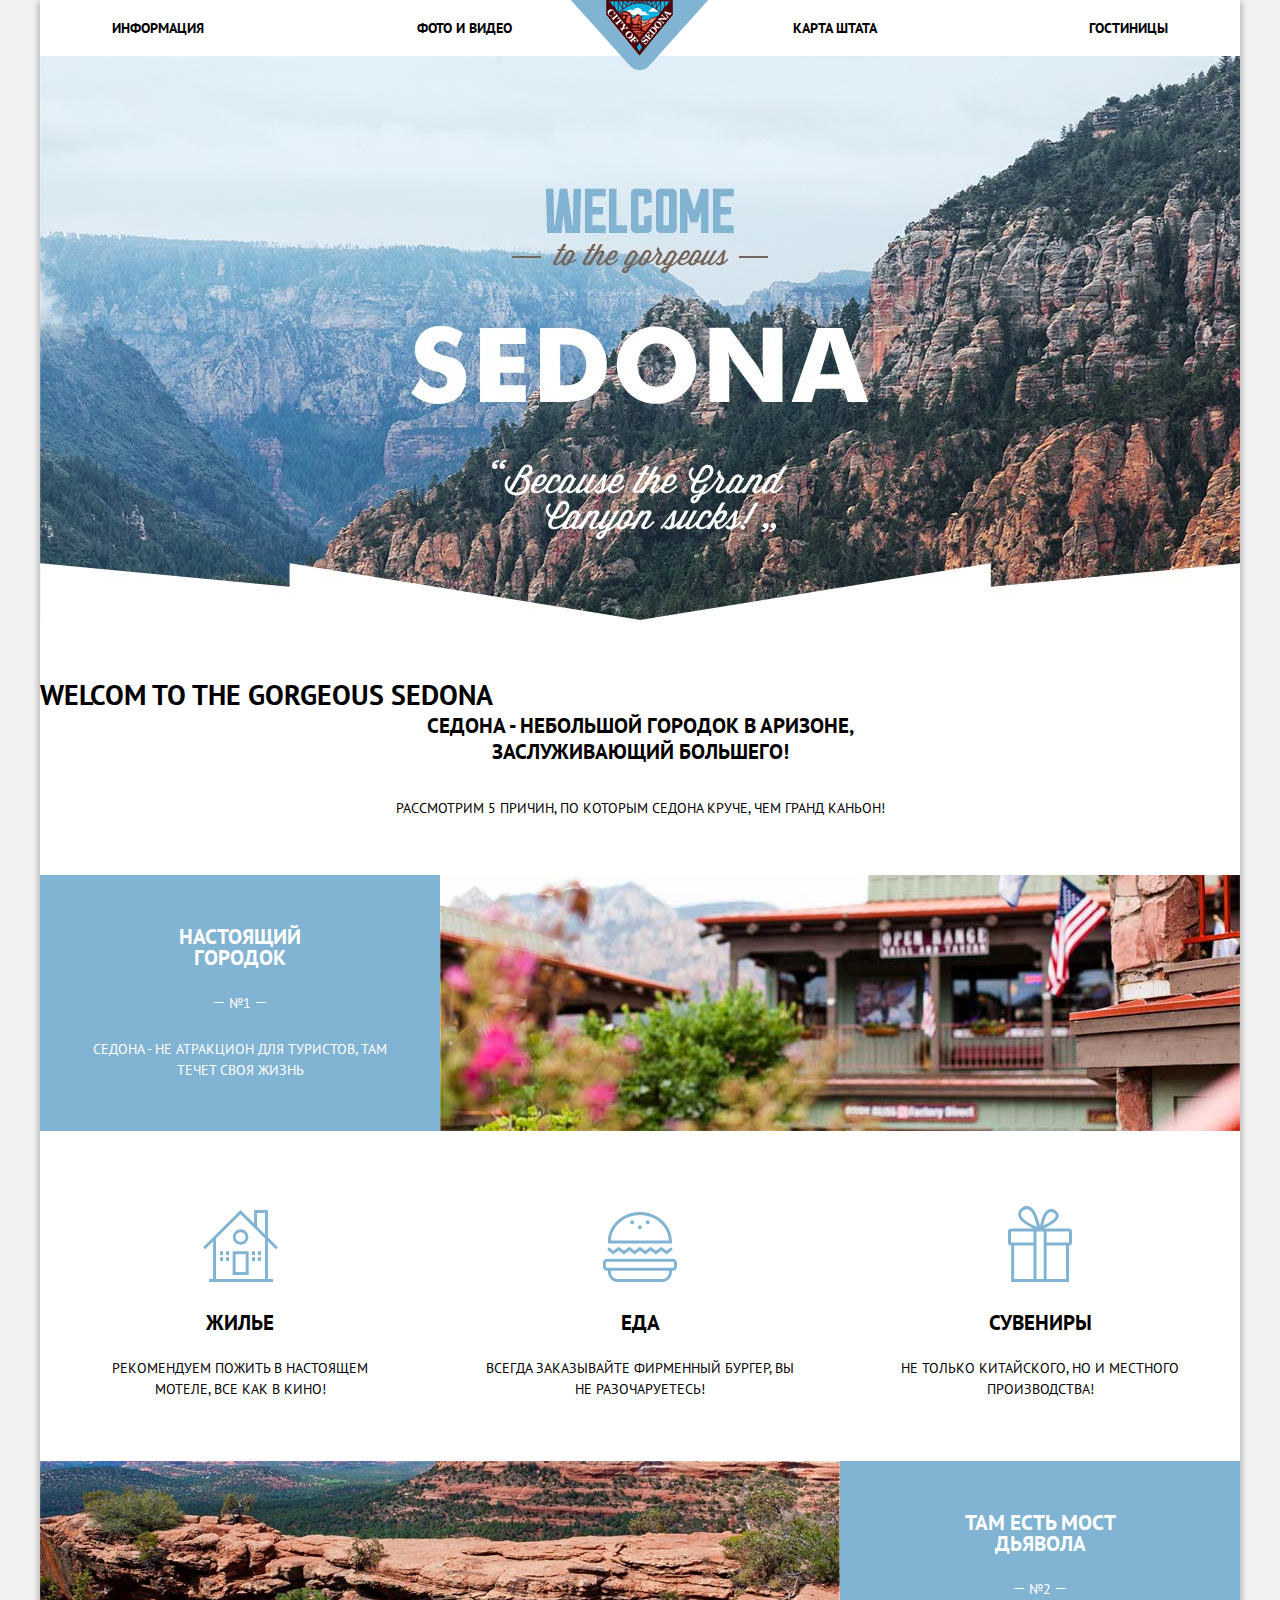
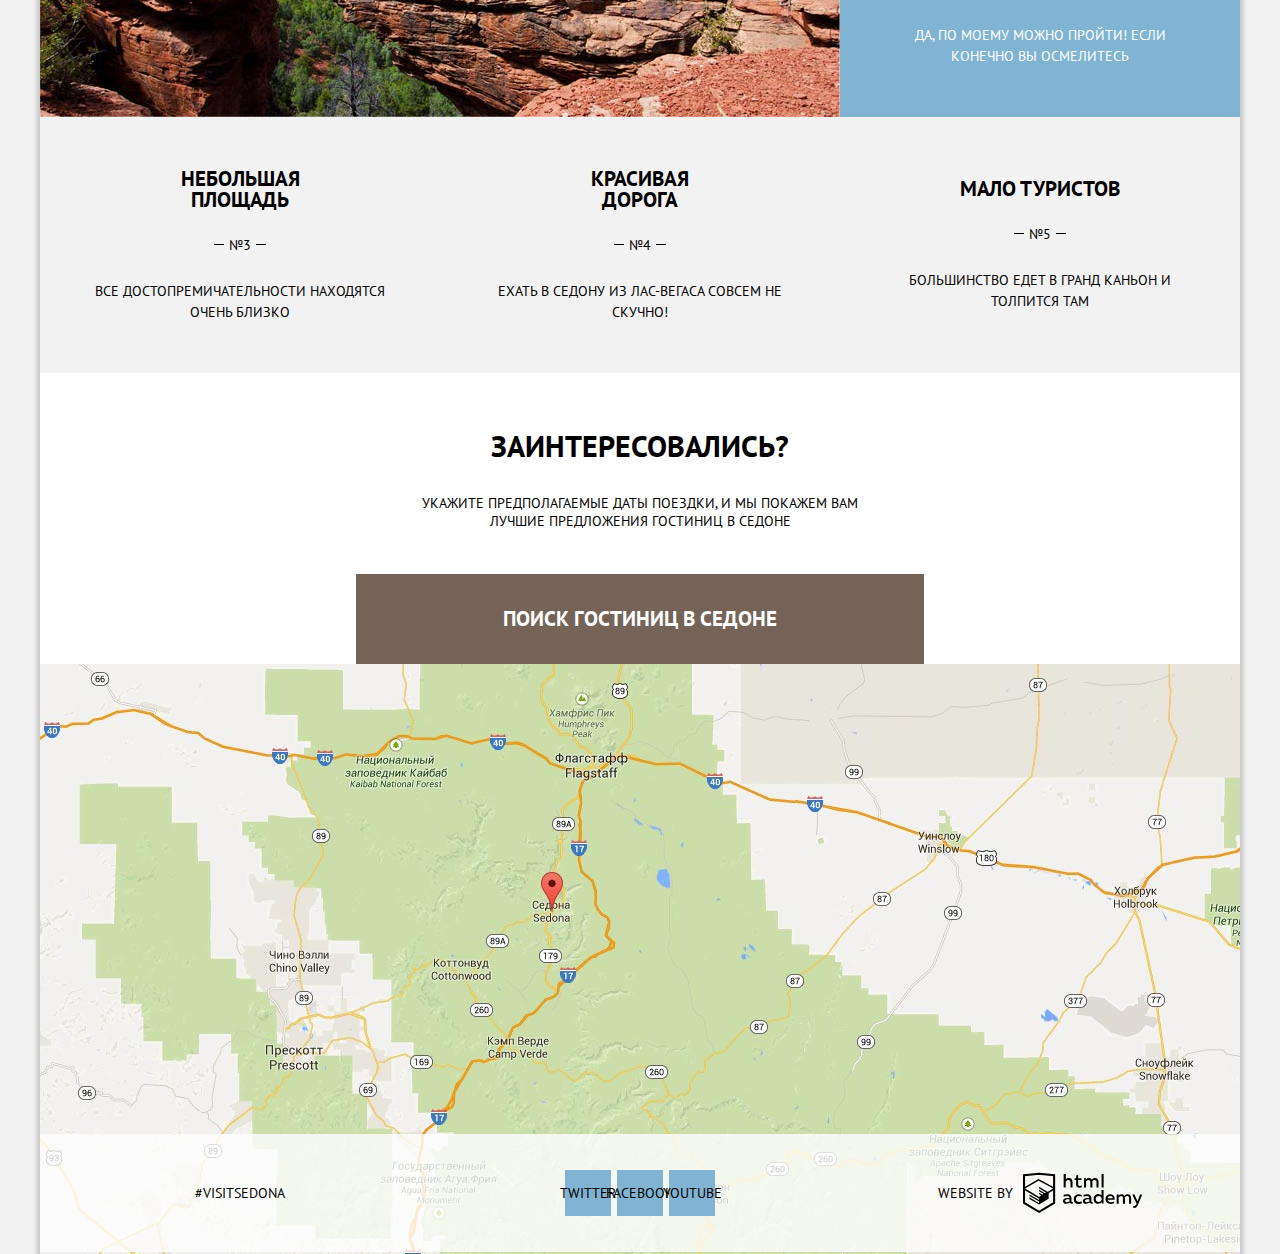
==== commit 4a1b5b9c: "started hostels page" ====
--- a/index.html
+++ b/index.html
@@ -31,7 +31,7 @@
                     </li>
 
                     <li class="item nav__item">
-                        <a href="#" class="link nav__link">гостиницы</a>
+                        <a href="hostels.html" class="link nav__link">гостиницы</a>
                     </li>
                 </ul>
             </nav>
@@ -142,37 +142,100 @@
                 </section>
 
                 <section class="main__search motel-search">
-                    <h3 class="motel-search__title">заинтересовались?</h3>
-                    <p class="motel-search__text">
-                        укажите предполагаемые даты поездки, и мы покажем вам лучшие предложения гостиниц в седоне
-                    </p>
-                    <button class="button motel-search__button" type="button">поиск гостиниц в седоне</button>
+                    <div class="main-search__content">
+                        <h3 class="motel-search__title">заинтересовались?</h3>
+                        <p class="motel-search__text">
+                            укажите предполагаемые даты поездки, и мы покажем вам лучшие предложения гостиниц в седоне
+                        </p>
+                        <button class="button motel-search__button" type="button">поиск гостиниц в седоне</button>
+                    </div>
 
                     <div class="modal-search search-form__wrapper">
                         <form class=" motel-search__form search-form" action="https://echo.htmlacademy.ru"
                             method="POST">
-                            <p class="search-form__text">
+
+                            <div class="search-form__text">
                                 <label class="search-form__label" for="arrival_date">дата заезда:</label>
-                                <input class="search-form__input" name="arrival_date"
-                                    type="text" id="arrival_date" placeholder="24 Апреля 2020" value="">
-                                <input type="date">
-                            </p>
-                            <p class="search-form__text">
-                                <label class="search-form__label" for="date_of_departure">дата заезда:</label>
-                                <input class="search-form__input " name="date_of_departure"
-                                    type="text" id="date_of_departure" placeholder="4 Июля 2020" value="">
-                            </p>
+                                <input class="search-form__input" name="arrival_date" type="text" id="arrival_date"
+                                    placeholder="24 Апреля 2020" value="">
+                                <svg class="search-form__input_calendar" version="1.1" id="Layer_1"
+                                    xmlns="http://www.w3.org/2000/svg" xmlns:xlink="http://www.w3.org/1999/xlink"
+                                    x="0px" y="0px" width="21px" height="22px" viewBox="0 0 21 22"
+                                    enable-background="new 0 0 21 22" xml:space="preserve">
+                                    <g id="calendar_1_">
+                                        <path
+                                            d="M19.251,2.025h-2.845V0.648c0-0.381-0.294-0.689-0.656-0.689c-0.363,0-0.656,0.308-0.656,0.689v1.377h-3.938V0.648
+                                            c0-0.381-0.294-0.689-0.655-0.689c-0.363,0-0.657,0.308-0.657,0.689v1.377H5.906V0.648c0-0.381-0.294-0.689-0.656-0.689
+                                            c-0.363,0-0.657,0.308-0.657,0.689v1.377H1.75C0.784,2.025,0,2.847,0,3.862v16.302C0,21.179,0.784,22,1.75,22h17.501
+                                            C20.217,22,21,21.179,21,20.164V3.862C21,2.847,20.217,2.025,19.251,2.025z M19.688,20.164c0,0.253-0.195,0.459-0.437,0.459H1.75
+                                            c-0.241,0-0.438-0.206-0.438-0.459V3.862c0-0.253,0.196-0.459,0.438-0.459h2.844v1.378c0,0.381,0.294,0.689,0.657,0.689
+                                            c0.362,0,0.656-0.308,0.656-0.689V3.403h3.938v1.378c0,0.381,0.294,0.689,0.657,0.689c0.361,0,0.655-0.308,0.655-0.689V3.403h3.938
+                                            v1.378c0,0.381,0.293,0.689,0.656,0.689c0.362,0,0.656-0.308,0.656-0.689V3.403h2.845c0.241,0,0.437,0.206,0.437,0.459V20.164z"
+                                            fill="#cacaca" />
+                                        <rect x="4.594" y="8.225" width="2.625" height="2.066" fill="#cacaca" />
+                                        <rect x="4.594" y="11.668" width="2.625" height="2.067" fill="#cacaca" />
+                                        <rect x="4.594" y="15.112" width="2.625" height="2.066" fill="#cacaca" />
+                                        <rect x="9.188" y="15.112" width="2.625" height="2.066" fill="#cacaca" />
+                                        <rect x="9.188" y="11.668" width="2.625" height="2.067" fill="#cacaca" />
+                                        <rect x="9.188" y="8.225" width="2.625" height="2.066" fill="#cacaca" />
+                                        <rect x="13.781" y="15.112" width="2.625" height="2.066" fill="#cacaca" />
+                                        <rect x="13.781" y="11.668" width="2.625" height="2.067" fill="#cacaca" />
+                                        <rect x="13.781" y="8.225" width="2.625" height="2.066" fill="#cacaca" />
+                                    </g>
+                                </svg>
+                            </div>
+
+                            <div class="search-form__text">
+                                <label class="search-form__label" for="date_of_departure">дата выезда:</label>
+                                <input class="search-form__input " name="date_of_departure" type="text"
+                                    id="date_of_departure" placeholder="4 Июля 2020" value="">
+                                <svg class="search-form__input_calendar" version="1.1" id="Layer_1"
+                                    xmlns="http://www.w3.org/2000/svg" xmlns:xlink="http://www.w3.org/1999/xlink"
+                                    x="0px" y="0px" width="21px" height="22px" viewBox="0 0 21 22"
+                                    enable-background="new 0 0 21 22" xml:space="preserve">
+                                    <g id="calendar_1_">
+                                        <path
+                                            d="M19.251,2.025h-2.845V0.648c0-0.381-0.294-0.689-0.656-0.689c-0.363,0-0.656,0.308-0.656,0.689v1.377h-3.938V0.648
+                                            c0-0.381-0.294-0.689-0.655-0.689c-0.363,0-0.657,0.308-0.657,0.689v1.377H5.906V0.648c0-0.381-0.294-0.689-0.656-0.689
+                                            c-0.363,0-0.657,0.308-0.657,0.689v1.377H1.75C0.784,2.025,0,2.847,0,3.862v16.302C0,21.179,0.784,22,1.75,22h17.501
+                                            C20.217,22,21,21.179,21,20.164V3.862C21,2.847,20.217,2.025,19.251,2.025z M19.688,20.164c0,0.253-0.195,0.459-0.437,0.459H1.75
+                                            c-0.241,0-0.438-0.206-0.438-0.459V3.862c0-0.253,0.196-0.459,0.438-0.459h2.844v1.378c0,0.381,0.294,0.689,0.657,0.689
+                                            c0.362,0,0.656-0.308,0.656-0.689V3.403h3.938v1.378c0,0.381,0.294,0.689,0.657,0.689c0.361,0,0.655-0.308,0.655-0.689V3.403h3.938
+                                            v1.378c0,0.381,0.293,0.689,0.656,0.689c0.362,0,0.656-0.308,0.656-0.689V3.403h2.845c0.241,0,0.437,0.206,0.437,0.459V20.164z"
+                                            fill="#cacaca" />
+                                        <rect x="4.594" y="8.225" width="2.625" height="2.066" fill="#cacaca" />
+                                        <rect x="4.594" y="11.668" width="2.625" height="2.067" fill="#cacaca" />
+                                        <rect x="4.594" y="15.112" width="2.625" height="2.066" fill="#cacaca" />
+                                        <rect x="9.188" y="15.112" width="2.625" height="2.066" fill="#cacaca" />
+                                        <rect x="9.188" y="11.668" width="2.625" height="2.067" fill="#cacaca" />
+                                        <rect x="9.188" y="8.225" width="2.625" height="2.066" fill="#cacaca" />
+                                        <rect x="13.781" y="15.112" width="2.625" height="2.066" fill="#cacaca" />
+                                        <rect x="13.781" y="11.668" width="2.625" height="2.067" fill="#cacaca" />
+                                        <rect x="13.781" y="8.225" width="2.625" height="2.066" fill="#cacaca" />
+                                    </g>
+                                </svg>
+                            </div>
+
                             <div class="search-form__text-wrapper">
-                                <p class="search-form__text search-form__text_small">
+                                <div class="search-form__text search-form__text_small">
                                     <label class="search-form__label" for="adults">взрослые:</label>
-                                    <input class="search-form__input search-form__input_small" name="adults"
-                                        type="number" id="adults" value="2">
-                                </p>
-                                <p class="search-form__text search-form__text_small search-form__text_small-margin">
+                                    <div class="search-form__input-wrapper">
+                                        <input class="search-form__input search-form__input_small" name="adults"
+                                            type="number" id="adults" value="2">
+                                            <button class="search-form__input_down adult-down" type="button"></button>
+                                            <button class="search-form__input_up adult-up" type="button"></button>
+                                    </div>
+                                </div>
+
+                                <div class="search-form__text search-form__text_small search-form__text_small-margin">
                                     <label class="search-form__label" for="children">дети:</label>
-                                    <input class="search-form__input search-form__input_small" name="children"
-                                        type="number" id="children" value="0">
-                                </p>
+                                    <div class="search-form__input-wrapper">
+                                        <input class="search-form__input search-form__input_small" name="children"
+                                            type="number" id="children" value="0">
+                                            <button class="search-form__input_down child-down" type="button"></button>
+                                            <button class="search-form__input_up child-up" type="button"></button>
+                                    </div>
+                                </div>
                             </div>
 
                             <button class="button search-form__button" type="submit">найти</button>
@@ -189,7 +252,7 @@
             </div>
         </main>
 
-        <footer class="footer page__footer">
+        <footer class="footer page__footer page__footer_margin">
 
             <div class="footer__column">
                 <span class="footer__hashtag">
@@ -200,7 +263,8 @@
             <div class="footer__column footer-social">
                 <ul class="footer-social__list">
                     <li class="item footer-social__item">
-                        <a class="link footer-social__link" href="#">
+                        <a class="link footer-social__link"
+                            href="https://twitter.com/hashtag/%D1%81%D0%B5%D0%B4%D0%BE%D0%BD%D0%B0">
                             <span class="visually-hidden">twitter</span>
                             <svg xmlns="http://www.w3.org/2000/svg" xmlns:xlink="http://www.w3.org/1999/xlink"
                                 width="17" height="15" viewBox="0 0 17 15">
@@ -212,7 +276,7 @@
                         </a>
                     </li>
                     <li class="item footer-social__item">
-                        <a class="link footer-social__link" href="#">
+                        <a class="link footer-social__link" href="https://www.facebook.com/VisitSedona/">
                             <span class="visually-hidden">facebook</span>
                             <svg version="1.1" id="Layer_2" xmlns="http://www.w3.org/2000/svg"
                                 xmlns:xlink="http://www.w3.org/1999/xlink" x="0px" y="0px" width="12px" height="22px"
@@ -222,7 +286,7 @@
                         </a>
                     </li>
                     <li class="item footer-social__item">
-                        <a class="link footer-social__link" href="#">
+                        <a class="link footer-social__link" href="https://www.youtube.com/watch?v=4GzE_TxFFeg">
                             <span class="visually-hidden">youtube</span>
                             <svg xmlns="http://www.w3.org/2000/svg" xmlns:xlink="http://www.w3.org/1999/xlink"
                                 width="20" height="16" viewBox="0 0 20 16">
@@ -253,7 +317,11 @@
         </footer>
     </div>
 
+    <!-- <div class="overlay"></div> -->
+
     <script src="js/modal_hotel_search.js"></script>
+    <script src="js/adult_number.js"></script>
+    <script src="js/child_number.js"></script>
 </body>
 
 </html>--- a/css/style.css
+++ b/css/style.css
@@ -11,7 +11,7 @@
     background-color: #f2f2f2;
 }
 
-.visually-hidden:not(:focus):not(:active),
+/* .visually-hidden:not(:focus):not(:active),
 input[type="checkbox"].visually-hidden,
 input[type="radio"].visually-hidden {
     position: absolute;
@@ -26,7 +26,7 @@
     clip-path: inset(100%);
     clip: rect(0 0 0 0);
     overflow: hidden;
-}
+} */
 
 .link {
     display: block;
@@ -46,6 +46,7 @@
 .body__container {
     max-width: 1200px;
     min-width: 1200px;
+    /* min-height: 800px; */
 
     margin: 0 auto;
 
@@ -88,16 +89,19 @@
     margin: 15px 72px;
 }
 
-.nav__link_current {
-    color: #766357;
-}
-
 .nav__link:hover {
     color: #a3c7de;
 }
 
 .nav__link:active {
     color: #b2b2b2;
+}
+
+.nav__link_current,
+.nav__link_current:hover,
+.nav__link_current:focus,
+.nav__link_current:active {
+    color: #766357;
 }
 
 .main-container {
@@ -254,15 +258,7 @@
 .main__search {
     position: relative;
 
-    text-align: center;
-
-    display: flex;
-    flex-direction: column;
-    align-items: center;
-
-    padding-top: 55px;
-
-    background-color: #fff;
+    background-color: #ffffff;
 
     z-index: 5;
 }
@@ -274,13 +270,36 @@
     margin-bottom: 30px;
 }
 
+.main-search__content {
+    position: relative;
+
+    display: flex;
+    flex-direction: column;
+    align-items: center;
+
+    box-sizing: border-box;
+
+    height: 291px;
+
+    padding-top: 55px;
+
+    text-align: center;
+
+    background-color: #ffffff;
+}
+
 .motel-search__text {
     width: 450px;
 
-    margin-bottom: 50px;
+    margin-right: 0;
+
 }
 
 .motel-search__button {
+    position: absolute;
+
+    bottom: 0;
+
     cursor: pointer;
 
     text-transform: uppercase;
@@ -312,8 +331,6 @@
 
     background-image: url(../backgrounds/back-map.jpg);
     background-position: top center;
-
-    /* z-index: ; */
 }
 
 .page__footer {
@@ -322,13 +339,14 @@
     display: flex;
     justify-content: space-between;
 
-    margin-top: -120px;
     padding-top: 36px;
     padding-bottom: 36px;
 
     background-color: rgba(254, 254, 254, 0.8);
-
-    /* z-index: 2; */
+}
+
+.page__footer_margin {
+    margin-top: -120px;
 }
 
 .footer__column {
@@ -381,7 +399,6 @@
 
 .footer-copyright__link:hover path:last-child {
     fill: #81b3d2;
-    
 }
 
 .footer-copyright__link:hover path {
@@ -390,7 +407,6 @@
 
 .footer-copyright__link:active path:last-child {
     fill: #bdbbbc;
-    
 }
 
 .footer-copyright__link:active path {
@@ -398,16 +414,18 @@
 }
 
 .search-form__wrapper {
-    position: fixed;
-
-    /* bottom: -395px; */
+    position: absolute;
+
+    bottom: -386px;
+
+    left: 50%;
+    margin-left: -284px;
+
     display: none;
 
-    left: 316px;
-    top: 50px;
-    /* margin-left: -284px; */
-
-    z-index: 1;
+    box-shadow: 0px 0px 15px 5px rgba(0, 0, 0, 0.5);
+
+    z-index: -1;
 }
 
 .motel-search__form {
@@ -416,10 +434,7 @@
 
     box-sizing: border-box;
 
-    text-align: left;
-
     width: 568px;
-    height: 395px;
 
     padding:  50px 55px;
 
@@ -434,33 +449,42 @@
 }
 
 @keyframes bounce{
-    0% {transform: translateY(-300px);}
-    30% {transform: translateY(20px);}
+    0% {transform: translateY(-290px);}
     100% {transform: translateY(0px);}
 }
 
-
+.search-form__text-wrapper {
+    display: flex;
+    justify-content: space-between;
+
+    margin-bottom: 55px;
+
+    height: 38px;
+    width: 100%;
+}
 
 .search-form__text {
+    position: relative;
+
     display: flex;
     justify-content: space-between;
     align-items: center;
 
     box-sizing: border-box;
 
+    width: 100%;
     height: 38px;
-    width: 100%;
-
     font-size: 14px;
     line-height: 26px;
     font-weight: 700;
 
-    margin-bottom: 10px;
+    margin-bottom: 30px;
 }
 
 .search-form__text_small {
-
-    width: 226px;
+    width: 228px;
+
+    margin-bottom: 0;
 }
 
 .search-form__text_small-margin {
@@ -468,8 +492,6 @@
 }
 
 .search-form__input {
-    position: relative;
-
     width: 346px;
     height: 38px;
 
@@ -489,30 +511,135 @@
     color: #000000;
 }
 
+.search-form__input:hover {
+    background-color: #ebebeb;
+}
+
+.search-form__input:focus {
+    background-color: #ffffff;
+    border: 2px #e5e5e5 solid ;
+}
+
 .search-form__input_icon{
    position: absolute;
+}
+
+.search-form__input_calendar {
+    position: absolute;
+
+    top: 7px;
+    right: 7px;
+}
+
+.search-form__input_calendar:hover path{
+    fill: #000000;
+}
+
+.search-form__input_calendar:hover rect{
+    fill: #000000;
+}
+
+.search-form__input_calendar:active path{
+    fill: #98c1da;
+}
+
+.search-form__input_calendar:active rect{
+    fill: #98c1da;
+}
+
+.search-form__input_small {
+    width: 116px;
+
+    padding-left: 54px;
+}
+
+.search-form__input-wrapper {
+    position: relative;
     
 }
 
-/* .search-form__input_icon:active{
-    background-image: url(../images/calendar_active.svg);
-}
-
-.search-form__input_icon:hover{
-    background-image: url(../images/calendar-focus.svg);
-} */
-
-.search-form__input_small {
-    width: 114px;
-}
-
-.search-form__text-wrapper {
-    display: flex;
-    justify-content: space-between;
-
-    margin-bottom: 20px;
-
-    width: 100%;
+.search-form__input_up,
+.search-form__input_down {
+    cursor: pointer;
+
+    position: absolute;
+
+    width: 38px;
+    height: 38px;
+
+    top: 0;
+
+    border: none;
+}
+
+.search-form__input_down {
+    left: 0;
+}
+
+.search-form__input_up {
+    right: 0;
+}
+
+.search-form__input_down::before {
+    position: absolute;    
+
+    content: "";
+
+    top: 50%;
+    margin-top: -2px;
+    left: 50%;
+    margin-left: -6px;
+
+    width: 12px;
+    height: 3px;
+
+    background-color: #a9a9a9;
+}
+
+.search-form__input_up::after {
+    position: absolute;    
+
+    content: "";
+
+    top: 50%;
+    margin-top: -2px;
+    right: 50%;
+    margin-right: -6px;
+
+    width: 12px;
+    height: 3px;
+
+    background-color: #a9a9a9;
+}
+
+.search-form__input_up::before {
+    position: absolute;    
+
+    content: "";
+
+    top: 50%;
+    margin-top: -2px;
+    right: 50%;
+    margin-right: -6px;
+
+    width: 12px;
+    height: 3px;
+
+    background-color: #a9a9a9;
+
+    transform: rotate(90deg);
+}
+
+.search-form__input_up:hover::before,
+.search-form__input_down:hover::before,
+.search-form__input_up:hover::after {
+    background-color: #000000;
+}
+
+.search-form__input_up:active::before,
+.search-form__input_down:active::before,
+.search-form__input_up:active::after {
+    background-color: #81b3d2;
 }
 
 .search-form__button {
@@ -526,6 +653,8 @@
     text-transform: uppercase;
     font-weight: 700;
 
+    padding: 16px;
+
     background-color: #81b3d2;
 
     border: none;
@@ -538,4 +667,70 @@
 .search-form__button:active {
     background-color: #5496bd;
     color: #88b6d1;
+}
+
+.overlay {
+    display: none;
+
+    position: fixed;
+    top: 0;
+    left: 0;
+
+    width: 100%;
+    height: 100%;
+
+    background-color: rgba(0, 0, 0, 0.5);
+    z-index: 10;
+}
+
+.show-overlay {
+    display: block;
+}
+
+.main__filters {
+    background-image: url(../backgrounds/filter_background.jpg);
+    background-position: top center;
+    background-repeat: no-repeat;
+}
+
+.filters__form {
+    display: flex;
+
+    width: 1055px;
+
+    margin: 0 auto;
+    padding-top: 30px;
+
+    color: #ffffff;
+}
+
+.filters__field {
+    border: none;
+}
+
+.filters-field__title {
+    font-size: 16px;
+    line-height: 21px;
+    font-weight: 700;
+
+    margin-bottom: 29px;
+}
+
+.filters-field__list {
+    font-size: 14px;
+    line-height: 21px;
+
+}
+
+.filters-field__item {
+    margin-bottom: 28px;
+
+}
+
+.filters-field_ifrastructure {
+    margin-right: 115px;
+}
+
+.filters__field_cost {
+    margin-left: auto;
 }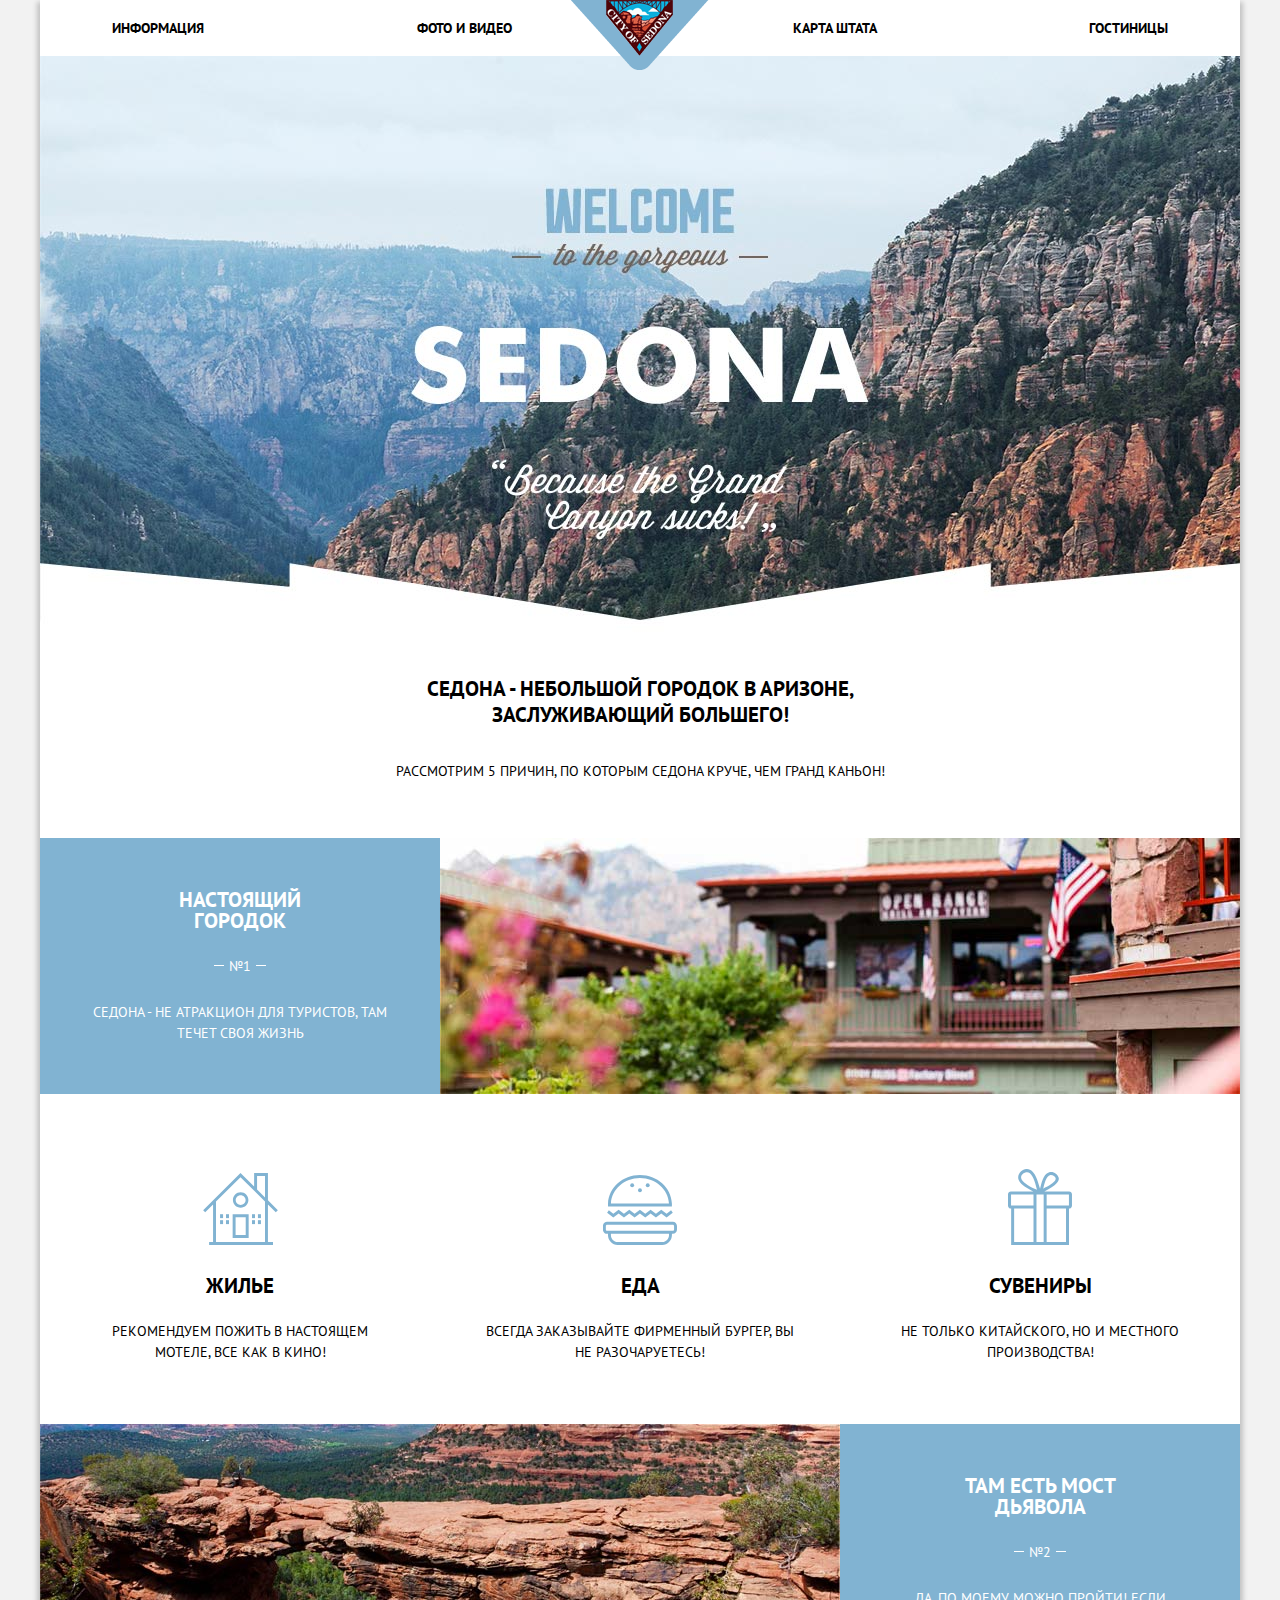
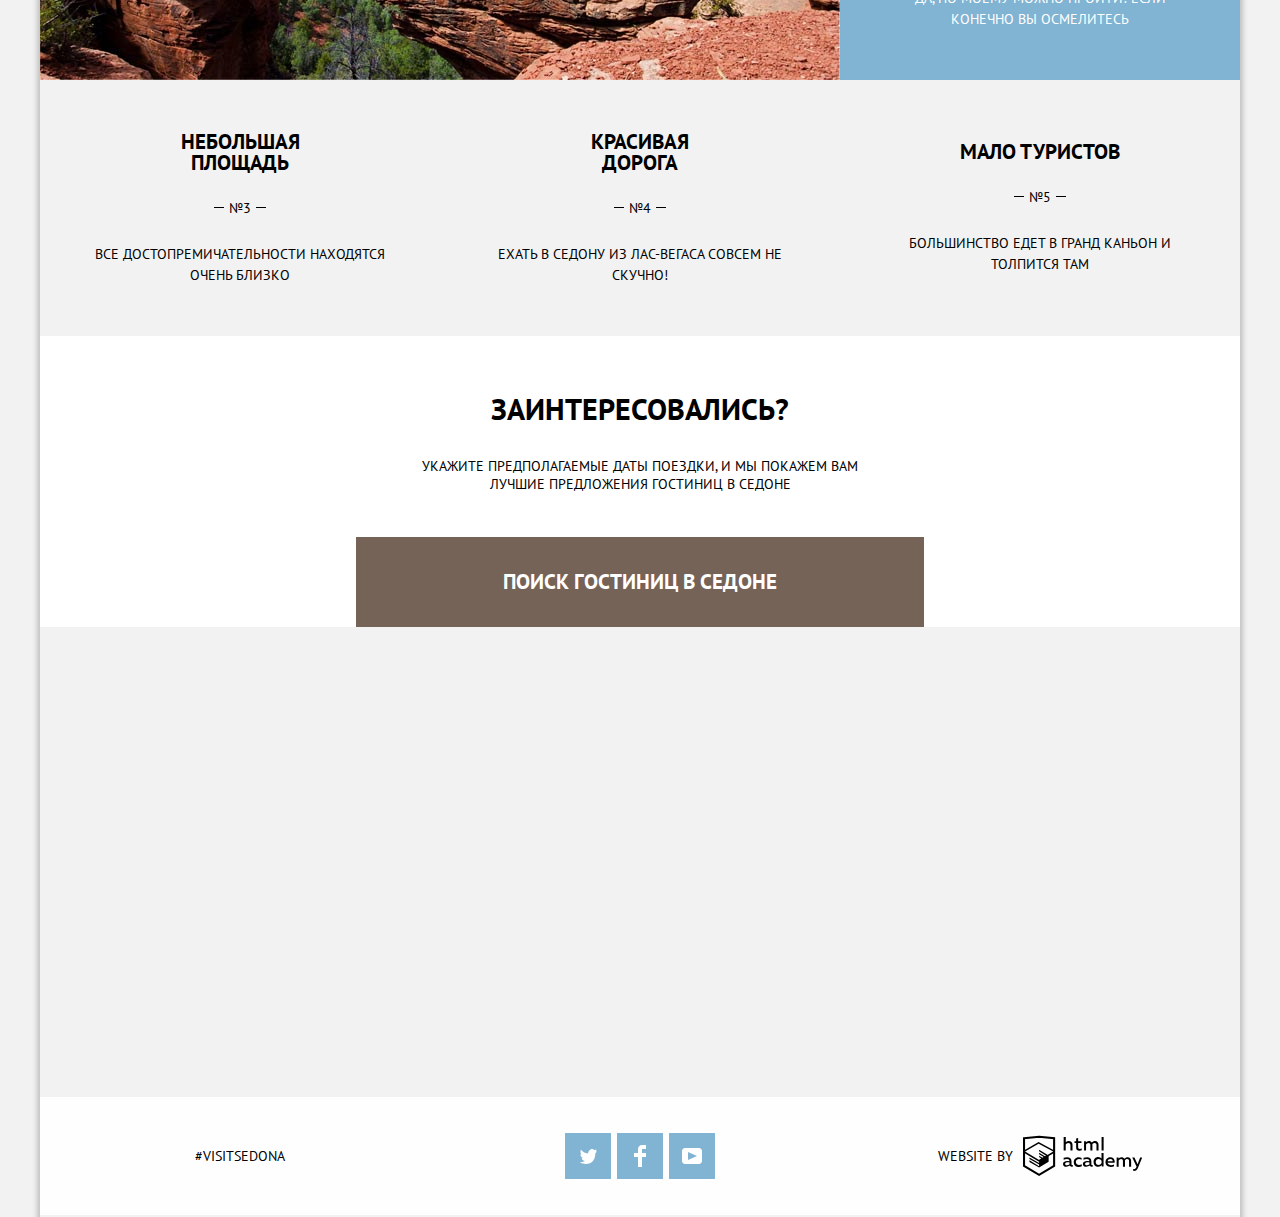
==== commit 4a903d51: "fixed checkboxes" ====
--- a/index.html
+++ b/index.html
@@ -39,7 +39,7 @@
 
         <main class="main">
             <div class="main__container main-container">
-                <h1 class="visually-hidden">welcom to the gorgeous sedona</h1>
+                <h1 class="visually-hidden">welcome to the gorgeous sedona</h1>
 
                 <div class="main-container__description main-description">
                     <h2 class="main-description__title">седона - небольшой городок в аризоне, заслуживающий большего!
--- a/css/style.css
+++ b/css/style.css
@@ -11,7 +11,7 @@
     background-color: #f2f2f2;
 }
 
-/* .visually-hidden:not(:focus):not(:active),
+.visually-hidden:not(:focus):not(:active),
 input[type="checkbox"].visually-hidden,
 input[type="radio"].visually-hidden {
     position: absolute;
@@ -26,7 +26,7 @@
     clip-path: inset(100%);
     clip: rect(0 0 0 0);
     overflow: hidden;
-} */
+}
 
 .link {
     display: block;
@@ -328,9 +328,6 @@
 
 .main__map {
     min-height: 590px;
-
-    background-image: url(../backgrounds/back-map.jpg);
-    background-position: top center;
 }
 
 .page__footer {
@@ -342,7 +339,7 @@
     padding-top: 36px;
     padding-bottom: 36px;
 
-    background-color: rgba(254, 254, 254, 0.8);
+    background-color: rgba(254, 254, 254, 1);
 }
 
 .page__footer_margin {
@@ -423,7 +420,7 @@
 
     display: none;
 
-    box-shadow: 0px 0px 15px 5px rgba(0, 0, 0, 0.5);
+    box-shadow: 0px 5px 10px 1px rgba(0, 0, 0, 0.5);
 
     z-index: -1;
 }
@@ -723,6 +720,9 @@
 }
 
 .filters-field__item {
+    display: flex;
+    align-items: center;
+
     margin-bottom: 28px;
 
 }
@@ -732,5 +732,105 @@
 }
 
 .filters__field_cost {
+    width: 318px;
+
     margin-left: auto;
+}
+
+.filters-field__cost {
+    position: relative;
+
+    display: flex;
+    justify-content: space-around;
+
+    width: 314px;
+
+    border: 2px solid #ffffff;
+
+    border-radius: 3px;
+
+    margin-bottom: 10px;
+}
+
+.filters-field__cost::before {
+    position: absolute;
+
+    content: "";
+
+    width: 2px;
+    height: 22px;
+
+    top: 6px;
+    left: 50%;
+
+    background-color: #fff;
+}
+
+.filters-field__cost_start,
+.filters-field__cost_end {
+    display: inline-block;
+
+    font-size: 14px;
+    line-height: 21px;
+
+    padding-top: 6px;
+    padding-bottom: 6px;
+}
+
+.filters-field__label {
+    display: flex;
+    align-items: center;
+}
+
+.filters-field__input {
+    position: relative;
+}
+
+.filters-field__checkbox {
+    position: relative;
+
+    display: inline-block;
+
+    width: 26px;
+    height: 23px;
+
+    margin-right: 15px;
+
+    background-image: url(../images/checkbox-off.svg);
+    background-position: 0 0;
+    background-repeat: no-repeat;
+}
+
+.filters-field__input:checked + .filters-field__checkbox {
+    background-image: url(../images/checkbox-on.svg);
+} 
+
+.filters-field__range {
+    width: 100%;
+
+    margin-bottom: 20px;
+}
+
+.filters-field__button {
+    display: block;
+
+    font-size: 14px;
+    line-height: 21px;
+    text-transform: uppercase;
+    color: #ffffff;
+
+    background-color: transparent;
+
+    border: 2px solid #ffffff;
+    border-radius: 2px;
+
+    margin-left: auto;
+    margin-right: auto;
+    padding: 5px 35px;
+}
+
+.filters-field__button:hover {
+    background-color: #fff;
+    
+    color: #000000;
 }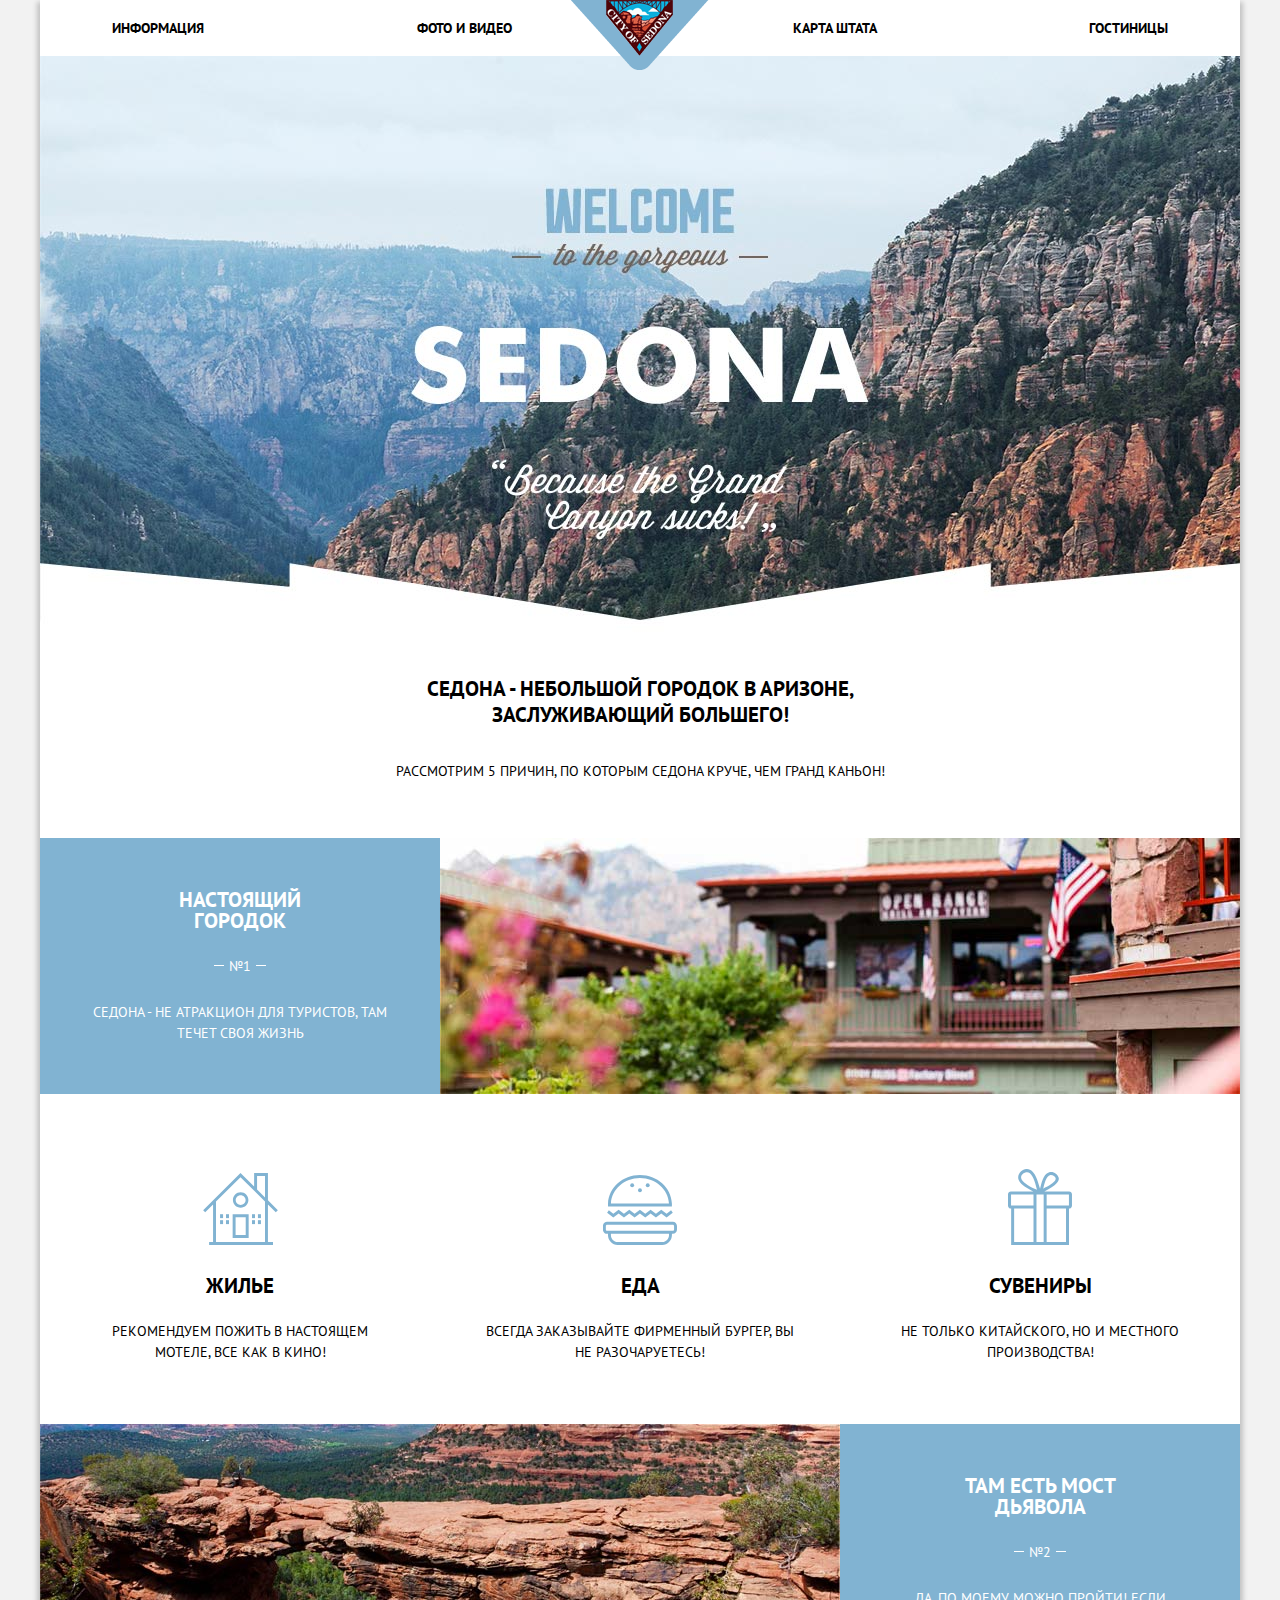
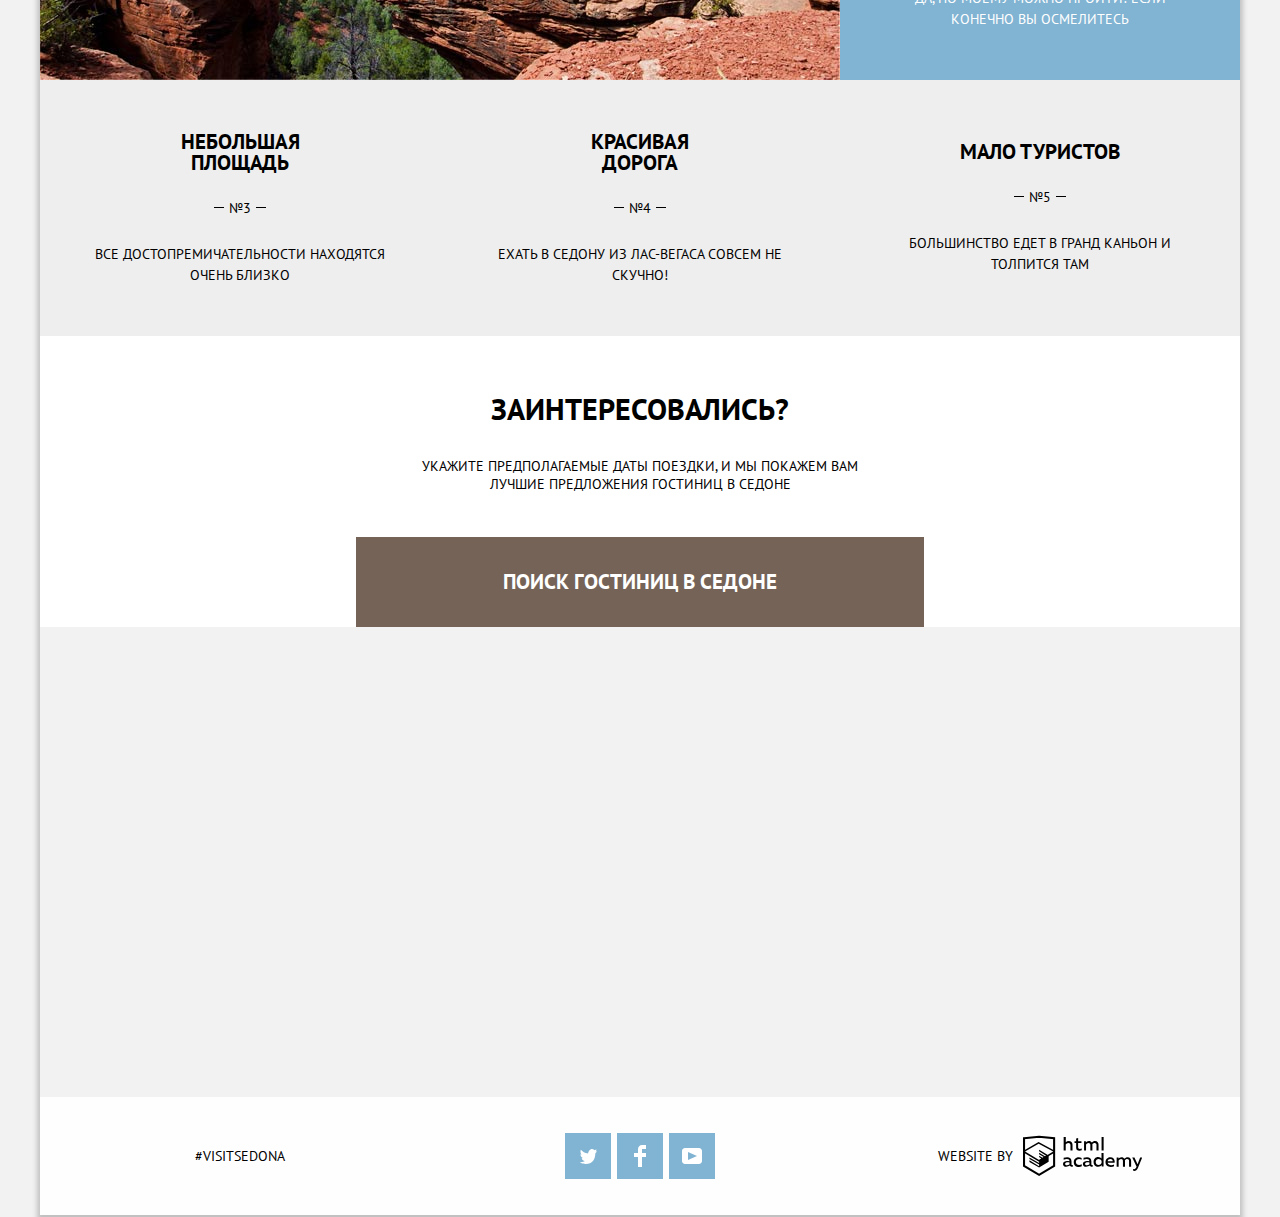
==== commit 78edda29: "modified range input" ====
--- a/index.html
+++ b/index.html
@@ -31,7 +31,7 @@
                     </li>
 
                     <li class="item nav__item">
-                        <a href="hostels.html" class="link nav__link">гостиницы</a>
+                        <a href="hotels.html" class="link nav__link">гостиницы</a>
                     </li>
                 </ul>
             </nav>
--- a/css/style.css
+++ b/css/style.css
@@ -11,6 +11,12 @@
     background-color: #f2f2f2;
 }
 
+.mian-container__features {
+    position: relative;
+
+    z-index: 10;
+}
+
 .visually-hidden:not(:focus):not(:active),
 input[type="checkbox"].visually-hidden,
 input[type="radio"].visually-hidden {
@@ -28,6 +34,18 @@
     overflow: hidden;
 }
 
+hr {
+    width: 100%;
+
+    border: none;
+
+    color: #e5e5e5;
+
+    background-color: #e5e5e5;
+
+    height: 1px;
+}
+
 .link {
     display: block;
 
@@ -46,7 +64,6 @@
 .body__container {
     max-width: 1200px;
     min-width: 1200px;
-    /* min-height: 800px; */
 
     margin: 0 auto;
 
@@ -170,6 +187,10 @@
     padding-right: 45px;
 }
 
+.features__item_grey {
+    background-color: #eeeeee;
+}
+
 .feature__wrapper_higher{
     min-height: 330px;
 
@@ -331,7 +352,7 @@
 }
 
 .page__footer {
-    position: absolute;
+    /* position: absolute; */
 
     display: flex;
     justify-content: space-between;
@@ -420,7 +441,7 @@
 
     display: none;
 
-    box-shadow: 0px 5px 10px 1px rgba(0, 0, 0, 0.5);
+    box-shadow: 0px 0px 10px 5px rgba(0, 0, 0, 0.5);
 
     z-index: -1;
 }
@@ -442,11 +463,11 @@
     display: block;
 
     animation-name: bounce;
-    animation-duration: 0.5s;
+    animation-duration: 0.3s;
 }
 
 @keyframes bounce{
-    0% {transform: translateY(-290px);}
+    0% {transform: translateY(-400px);}
     100% {transform: translateY(0px);}
 }
 
@@ -688,6 +709,8 @@
     background-image: url(../backgrounds/filter_background.jpg);
     background-position: top center;
     background-repeat: no-repeat;
+
+    margin-bottom: 28px;
 }
 
 .filters__form {
@@ -749,7 +772,7 @@
 
     border-radius: 3px;
 
-    margin-bottom: 10px;
+    /* margin-bottom: 10px; */
 }
 
 .filters-field__cost::before {
@@ -768,7 +791,9 @@
 
 .filters-field__cost_start,
 .filters-field__cost_end {
-    display: inline-block;
+    display: inline-flex;
+    justify-content: center;
+    width: 50%;
 
     font-size: 14px;
     line-height: 21px;
@@ -806,12 +831,78 @@
 } 
 
 .filters-field__range {
+    -webkit-appearance: none;
+
+    outline: none;
+
+    overflow: hidden;
+
     width: 100%;
-
+    height: 2px;
+
+    background-color: #ababab;
+
+    border: none;
+
+    margin-top: 20px;
     margin-bottom: 20px;
 }
 
+.filters-field__range::-webkit-slider-runnable-track {
+    height: 10px;
+    -webkit-appearance: none;
+    color: #fff;
+}
+
+.filters-field__range::-webkit-slider-thumb {
+    -webkit-appearance: none;
+
+    /* position: relative;  */
+
+    width: 20px;
+    height: 20px;
+
+    border-radius: 100%;
+
+    box-shadow: -318px 0px 0px 318px #fff;
+
+    background-color: #fff;
+
+    cursor: pointer;
+}
+
+.filters-field__range::-moz-range-thumb {
+    -moz-appearance: none;
+
+    position: relative;
+
+    width: 20px;
+    height: 20px;
+
+    border-radius: 100%;
+
+    background-color: #fff;
+
+    cursor: pointer;
+}
+
+.filters-field__range::-webkit-slider-thumb::before {
+    position: absolute;
+
+    content: "";
+
+    top: 0;
+    left: 0;
+
+    width: 4px;
+    height: 4px;
+
+    background-color: #ababab;
+}
+
 .filters-field__button {
+    cursor: pointer;
+
     display: block;
 
     font-size: 14px;
@@ -833,4 +924,257 @@
     background-color: #fff;
     
     color: #000000;
+}
+
+.main__sorting {
+    display: flex;
+    align-items: flex-end;
+
+    width: 1055px;
+    margin: 0 auto;
+    margin-bottom: 28px;
+}
+
+.sorting__result {
+    font-size: 21px;
+    line-height: 26px;
+
+    margin-right: 50px;
+}
+
+.sorting__field {
+    display: flex;
+
+    font-size: 12px;
+    line-height: 18px;
+}
+
+.sorting__title {
+    font-size: 12px;
+    line-height: 18px;
+    font-weight: 100;
+
+    margin-right: 40px;
+}
+
+.sorting__list {
+    display: flex;
+}
+
+.sorting__item {
+    margin-right: 33px;
+}
+
+.sorting__link {
+    text-decoration: #81b3d2 dotted underline;
+}
+
+.sorting__link:hover {
+    color: #81b3d2;
+}
+
+.sorting__link:active {
+    color: #000000;
+    text-decoration: none;
+}
+
+.sorting__link_current {
+    color: #81b3d2;
+    text-decoration: none;
+}
+
+.sorting__link_current:active {
+    color: #81b3d2;
+}
+
+.sorting__arrows {
+    display: flex;
+
+    margin-left: auto;
+}
+
+.sorting__arrow_up {
+    cursor: pointer;
+
+    width: 0;
+    height: 0;
+    
+	border-left: 6px solid transparent;
+	border-right: 6px solid transparent;
+    border-bottom: 11px solid #81b3d2;
+    border-top: none;
+
+    background-color: transparent;
+}
+
+.sorting__arrow_down {
+    cursor: pointer;
+
+    width: 0;
+    height: 0;
+    
+    border-bottom: none;
+	border-left: 6px solid transparent;
+	border-right: 6px solid transparent;
+    border-top: 11px solid #cacaca;
+
+    background-color: transparent;
+
+    margin-right: 12px;
+}
+
+.sorting__arrow_down:hover {
+    border-top: 11px solid #000;
+}
+
+.sorting__arrow_up:hover {
+    border-bottom: 11px solid #000;
+}
+
+.sorting__arrow_down:active {
+    border-top: 11px solid #81b3d2;
+}
+
+.sorting__arrow_up:active {
+    border-bottom: 11px solid #81b3d2;
+}
+
+.main_white {
+    background-color: #fff;
+}
+
+.main__item {
+    display: flex;
+
+    padding: 30px 72px;
+}
+
+.main-item__link {
+    display: flex;
+    align-items: flex-end;
+
+    margin-right: 30px;
+}
+
+.item-wrapper__title {
+    font-size: 21px;
+    line-height: 21px;
+
+    margin-bottom: 11px;
+}
+
+.item-wrapper__text {
+    margin-bottom: 16px;
+}
+
+.item-wrapper__buttons {
+    display: flex;
+}
+
+.item-wrapper__button {
+    color: #ffffff;
+    font-size: 14px;
+    line-height: 21px;
+    font-weight: 700;
+
+    padding: 3px 17px;
+    margin-right: 6px;
+}
+
+.item-wrapper__button_blue {
+    background-color: #81b3d2;
+}
+
+.item-wrapper__button_brown {
+    background-color: #766357;
+}
+
+.item-wrapper__button_blue:hover {
+    background-color: #669ec0;
+}
+
+.item-wrapper__button_brown:hover {
+    background-color: #604e43;
+}
+
+.item-wrapper__button_blue:active {
+    background-color: #5496bd;
+    color: #7aadcb;
+}
+
+.item-wrapper__button_brown:active {
+    background-color: #503e33;
+    color: #857871;
+}
+
+.item-wrapper__link:hover {
+    color: #81b3d2;
+}
+
+.item-wrapper__link:active {
+    color: #b2b2b2;
+}
+
+.item-wrapper__rating {
+    display: flex;
+    flex-direction: column;
+    justify-content: space-between;
+    align-items: flex-end;
+
+    margin-left: auto;
+}
+
+.raiting__result {
+    font-size: 14px;
+    line-height: 21px;
+
+    color: #7e7e7e;
+
+    background-color: #f2f2f2;
+
+    padding: 3px 16px;
+}
+
+.raiting__stars_four-stars {
+    width: 72px;
+    height: 17px;
+
+    background-image: url(../images/star.svg);
+    background-position: top right;
+    background-repeat: repeat;
+}
+
+.raiting__stars_three-stars {
+    width: 54px;
+    height: 17px;
+
+    background-image: url(../images/star.svg);
+    background-position: top right;
+    background-repeat: repeat;
+}
+
+.raiting__stars_two-stars {
+    width: 36px;
+    height: 17px;
+
+    background-image: url(../images/star.svg);
+    background-position: top right;
+    background-repeat: repeat;
+}
+
+.filters-field__text {
+    width: 35px;
+
+    background-color: transparent;
+
+    font: inherit;
+    color: #fff;
+
+    padding-left: 5px;
+
+    border: none;
+}
+
+.filters-field__text::placeholder {
+    color: #fff;
 }